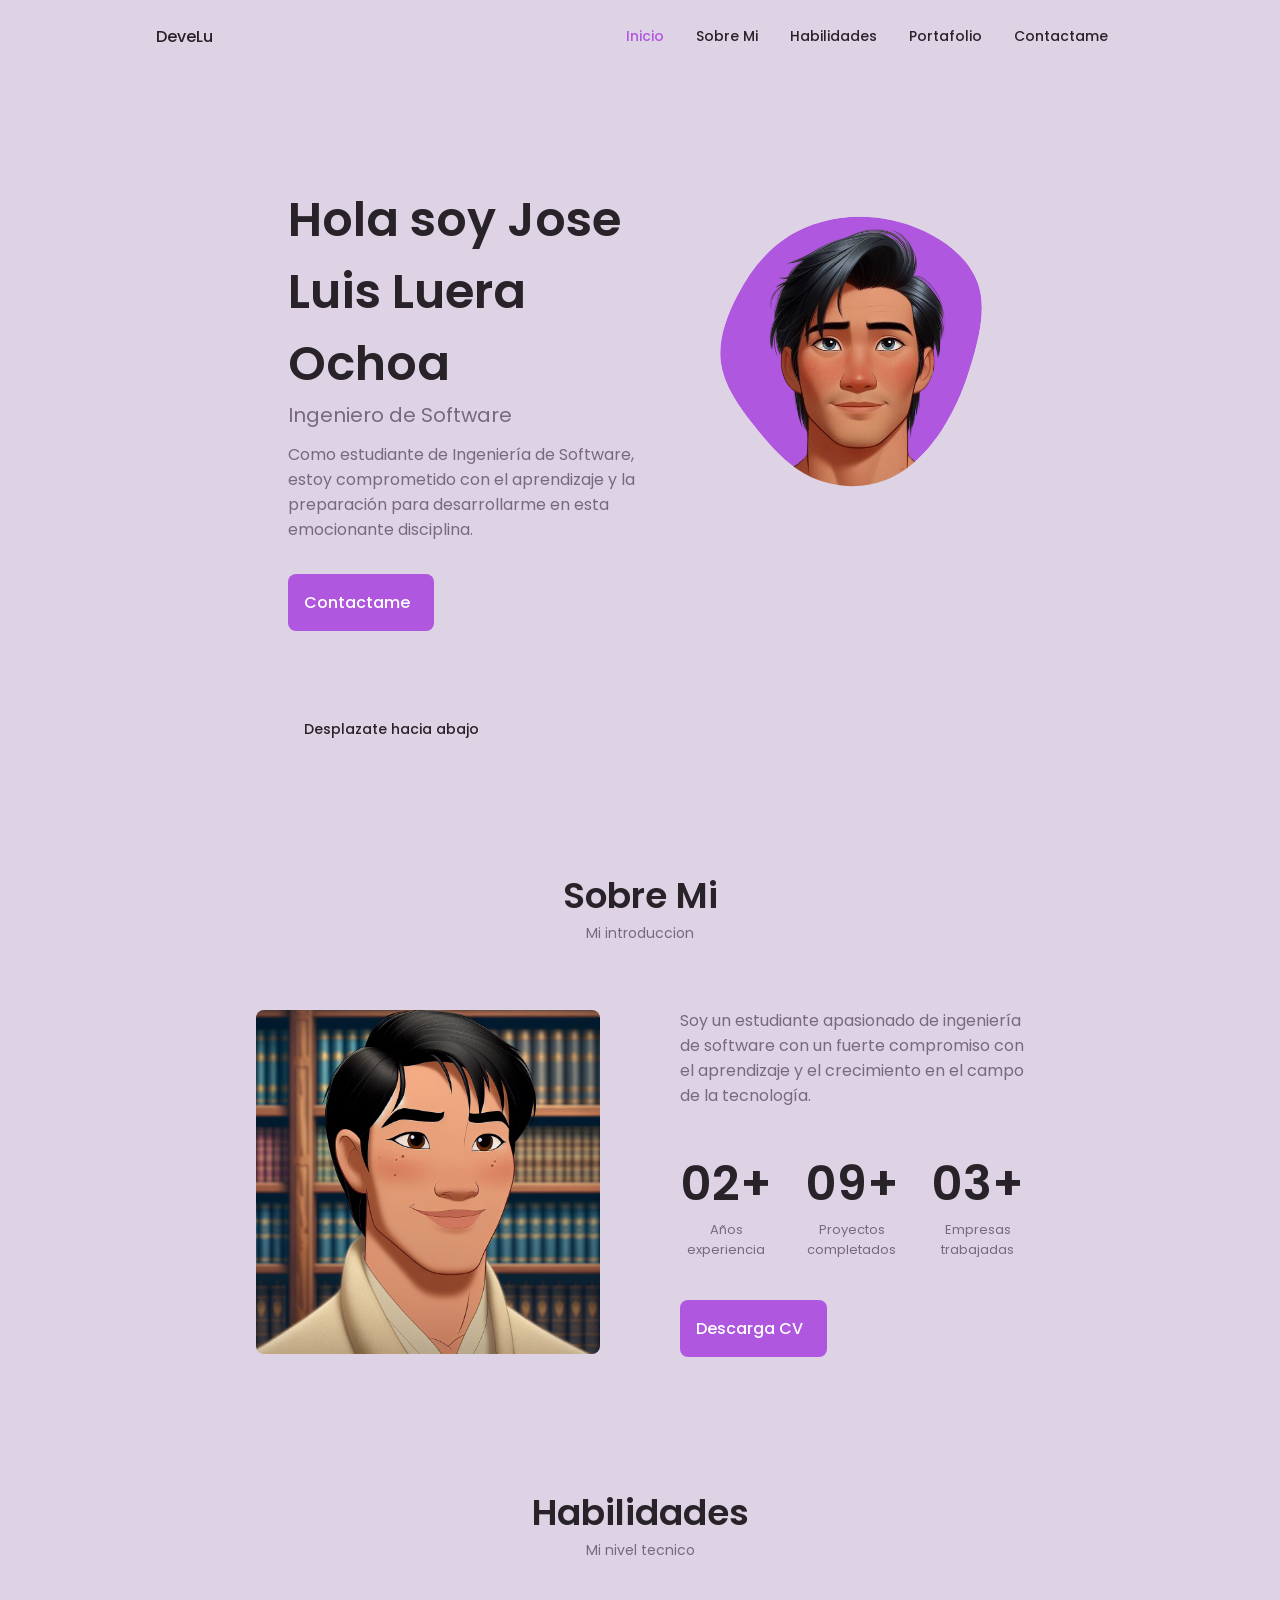
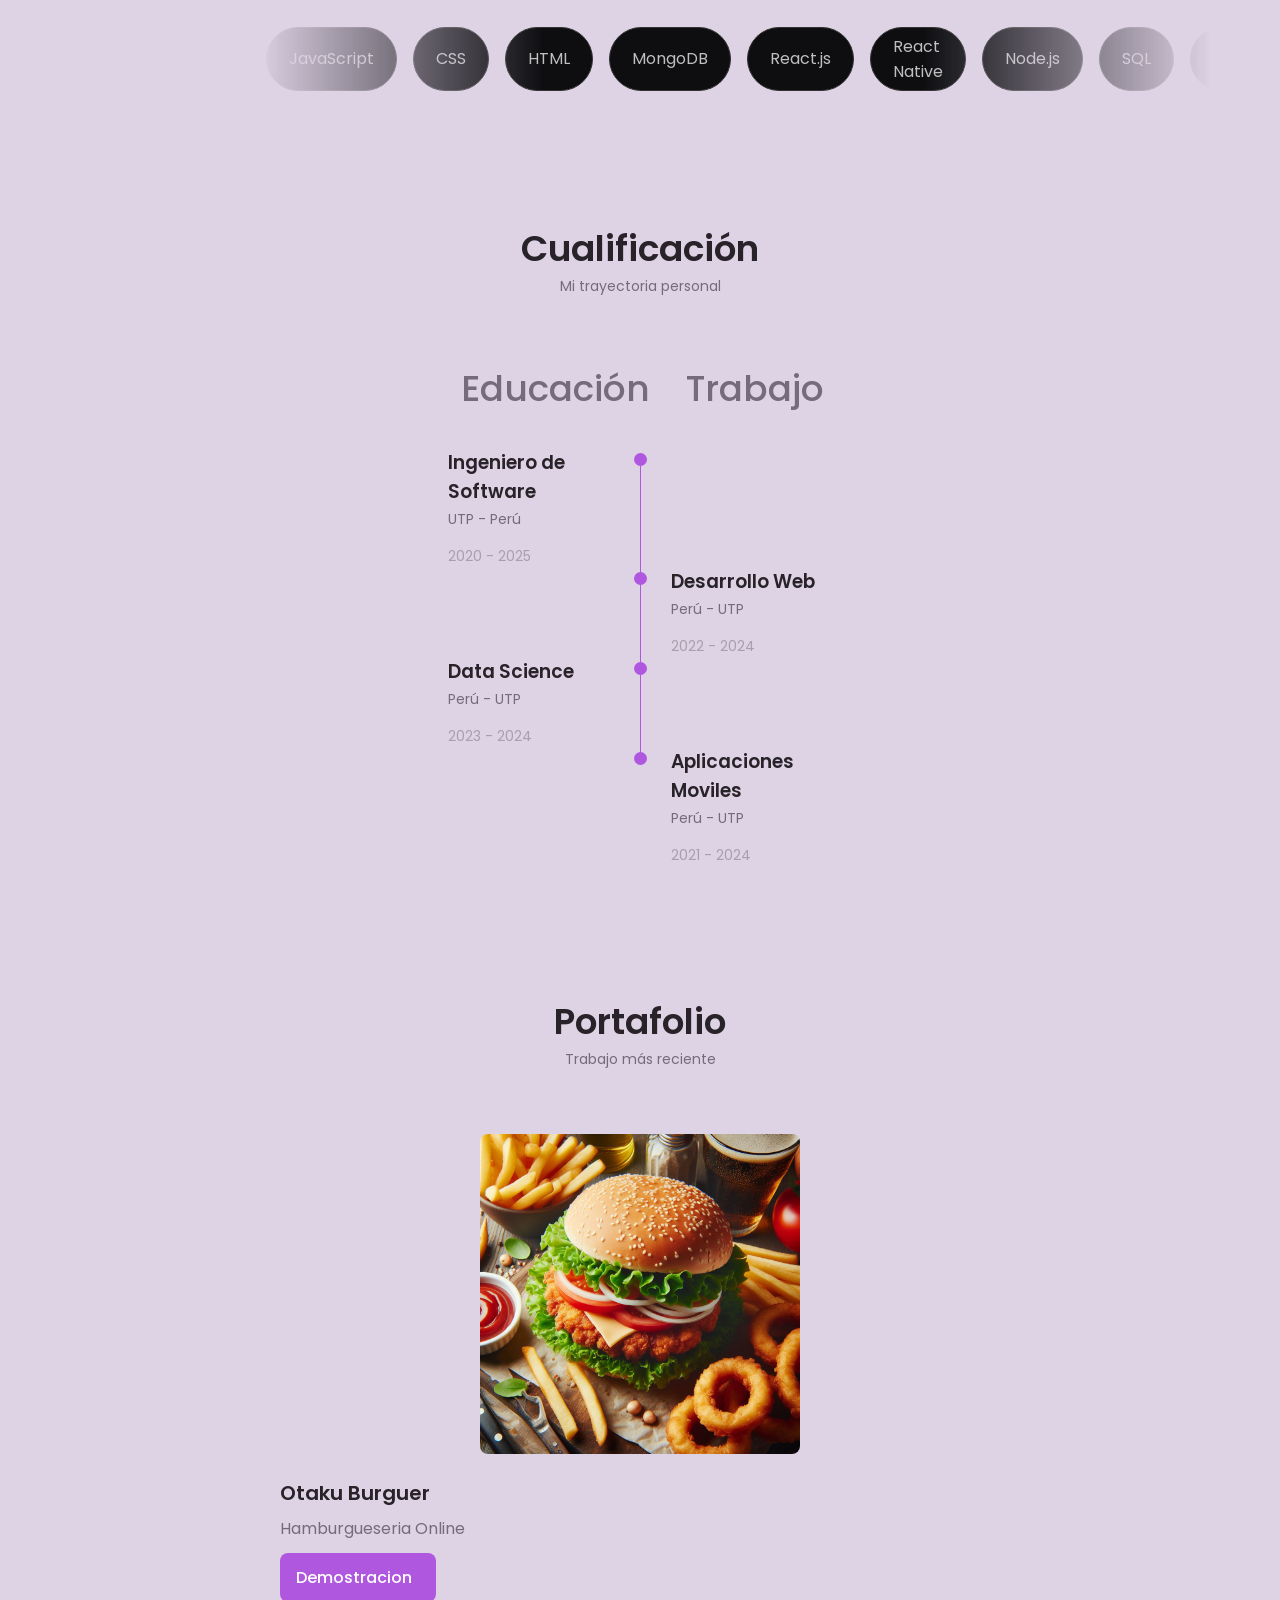
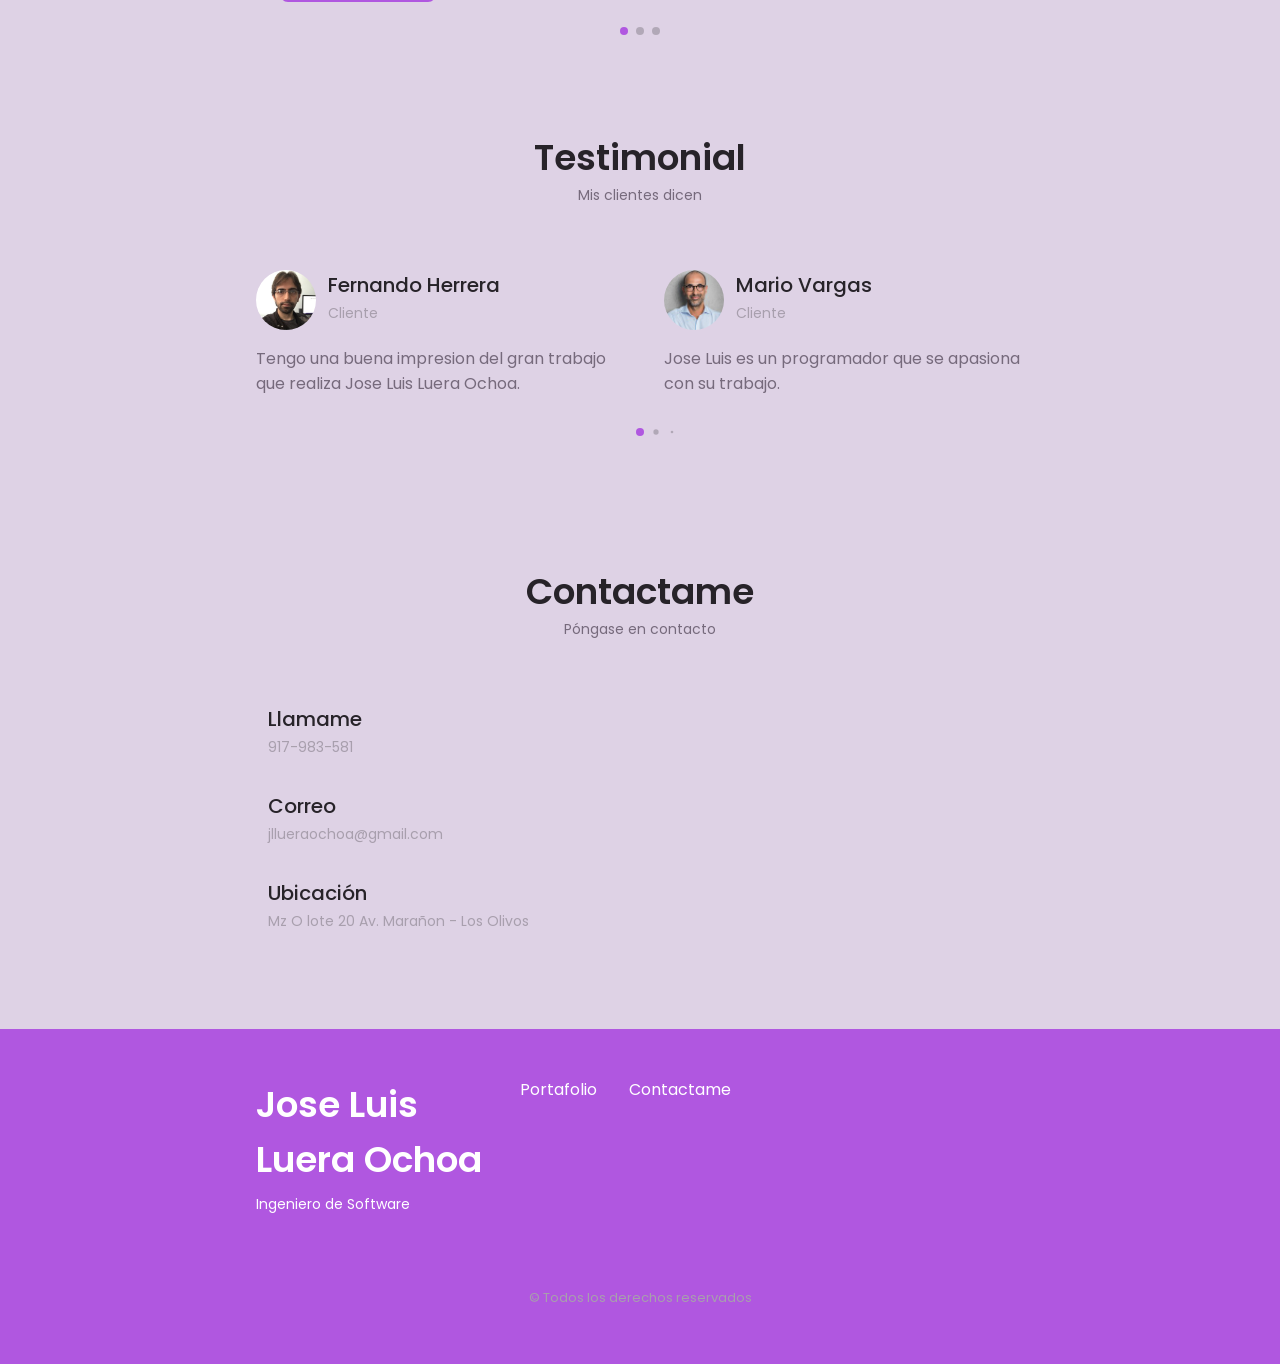
==== index.html @ 2d0bc06b "Se cambio la seccion de habilidades" ====
<!DOCTYPE html>
    <html lang="en">
    <head>
        <meta charset="UTF-8">
        <meta name="viewport" content="width=device-width, initial-scale=1.0">

        <!--==================== UNICONS ====================-->
        <link rel="stylesheet" href="https://unicons.iconscout.com/release/v4.0.0/css/line.css">
        
        <!--==================== SWIPER CSS ====================-->
        <link rel="stylesheet" href="./css/swiper-bundle.min.css">
        
        <!--==================== CSS ====================-->
        <link rel="stylesheet" href="./css/style.css">
        <link rel="stylesheet" href="./css/infinity_slider.css">

        <link rel="icon" href="img/portafolio.png" type="image/x-icon">

        <title>Bienvenido</title>
    </head>
    <body>
        <!--==================== HEADER ====================-->
        <header class="header" id="header">
            <nav class="nav container">
                <a href="#" class="nav__logo">DeveLu</a>

                <div class="nav__menu" id="nav-menu">
                    <ul class="nav__list grid">
                        <li class="nav__item">
                            <a href="#home" class="nav__link active-link">
                                <i class="uil uil-estate nav__icon"></i> Inicio
                            </a>
                        </li>
                        <li class="nav__item">
                            <a href="#about" class="nav__link">
                                <i class="uil uil-user nav__icon"></i> Sobre Mi
                            </a>
                        </li>
                        <li class="nav__item">
                            <a href="#skills" class="nav__link">
                                <i class="uil uil-file-alt nav__icon"></i> Habilidades
                            </a>
                        </li>
                        <!-- <li class="nav__item">
                            <a href="#services" class="nav__link">
                                <i class="uil uil-briefcase-alt nav__icon"></i> Servicios
                            </a>
                        </li> -->
                        <li class="nav__item">
                            <a href="#portfolio" class="nav__link">
                                <i class="uil uil-scenery nav__icon"></i> Portafolio
                            </a>
                        </li>
                        <li class="nav__item">
                            <a href="#contact" class="nav__link">
                                <i class="uil uil-message nav__icon"></i> Contactame
                            </a>
                        </li>
                    </ul>
                    <i class="uil uil-times nav__close" id="nav-close"></i>
                </div>

                <div class="nav__btns">
                    <!-- theme change button  -->
                    <i class="uil uil-moon change-theme" id="theme-button"></i>

                    <div class="nav__toggle" id="nav-toggle">
                        <i class="uil uil-apps"></i>
                    </div>
                </div>
            </nav>
        </header>

        <!--==================== MAIN ====================-->
        <main class="main">
            <!--==================== HOME ====================-->
            <section class="home section" id="home">
                <div class="home__container container grid">
                    <div class="home__content grid">
                        <div class="home__social">
                            <a href="https://www.youtube.com/channel/UCEq6r34Mb1O4vXwHcvz7kLw" target="_blank" class="home__social-icon">
                                <i class="uil uil-youtube"></i>
                            </a>
                            <a href="https://www.linkedin.com/in/jose-luis-luera-ochoa-1693bb295/" target="_blank" class="home__social-icon">
                                <i class="uil uil-linkedin-alt" ></i>
                            </a>
                            <a href="https://github.com/LueraOchoaJoseLuis" target="_blank" class="home__social-icon">
                                <i class="uil uil-github-alt"></i>
                            </a>
                        </div>
                        <div class="home__img">
                            <!-- <svg class="home__blob" viewBox="0 0 200 187" xmlns="http://www.w3.org/2000/svg" xmlns:xlink="http://www.w3.org/1999/xlink">
                                <mask id="mask0" mask-type="alpha">
                                    <path d="M190.312 36.4879C206.582 62.1187 201.309 102.826 182.328 134.186C163.346 165.547 
                                    130.807 187.559 100.226 186.353C69.6454 185.297 41.0228 161.023 21.7403 129.362C2.45775 
                                    97.8511 -7.48481 59.1033 6.67581 34.5279C20.9871 10.1032 59.7028 -0.149132 97.9666 
                                    0.00163737C136.23 0.303176 174.193 10.857 190.312 36.4879Z"/>
                                </mask>
                                <g mask="url(#mask0)">
                                    <path d="M190.312 36.4879C206.582 62.1187 201.309 102.826 182.328 134.186C163.346 
                                    165.547 130.807 187.559 100.226 186.353C69.6454 185.297 41.0228 161.023 21.7403 
                                    129.362C2.45775 97.8511 -7.48481 59.1033 6.67581 34.5279C20.9871 10.1032 59.7028 
                                    -0.149132 97.9666 0.00163737C136.23 0.303176 174.193 10.857 190.312 36.4879Z"/>

                                    <image class="home__blob-img" x='12' y='18' xlink:href="./img/jujut.png"/>
                                </g>
                            </svg> -->
                        
                                
                            
                            <svg class="home__blob" viewBox="0 0 200 200" xmlns="http://www.w3.org/2000/svg">
                                <mask id="mask0" mask-type="alpha">
                                    
                                    <path  d="M47.2,-70.8C62.2,-63.8,76.1,-52.5,81.2,-38C86.3,-23.6,82.5,-6.1,77.9,9.7C73.3,25.5,67.7,39.7,59.1,53.1C50.4,66.5,38.7,79,23.9,84.9C9.2,90.8,-8.5,89.9,-22.9,83.3C-37.3,76.6,-48.4,64.1,-58.5,51.3C-68.6,38.6,-77.6,25.5,-79.5,11.5C-81.3,-2.5,-76,-17.4,-68.9,-30.8C-61.8,-44.3,-52.8,-56.2,-41,-64.7C-29.2,-73.1,-14.6,-78.1,0.8,-79.3C16.1,-80.5,32.2,-77.8,47.2,-70.8Z" transform="translate(100 100)" />
                                </mask>
                                <g mask="url(#mask0)">
                                    <path  d="M47.2,-70.8C62.2,-63.8,76.1,-52.5,81.2,-38C86.3,-23.6,82.5,-6.1,77.9,9.7C73.3,25.5,67.7,39.7,59.1,53.1C50.4,66.5,38.7,79,23.9,84.9C9.2,90.8,-8.5,89.9,-22.9,83.3C-37.3,76.6,-48.4,64.1,-58.5,51.3C-68.6,38.6,-77.6,25.5,-79.5,11.5C-81.3,-2.5,-76,-17.4,-68.9,-30.8C-61.8,-44.3,-52.8,-56.2,-41,-64.7C-29.2,-73.1,-14.6,-78.1,0.8,-79.3C16.1,-80.5,32.2,-77.8,47.2,-70.8Z" transform="translate(100 100)" />
                                    <image class="home__blob-img" x='20' y='23' xlink:href="./img/jujut.png"/>
                                </g>
                              </svg>
                        </div>

                        <div class="home__data">
                            <h1 class="home__title">Hola soy Jose Luis Luera Ochoa</h1>
                            <h3 class="home__subtitle">Ingeniero de Software</h3>
                            <p class="home__description">Como estudiante de Ingeniería de Software, estoy comprometido con el aprendizaje y la preparación para desarrollarme en esta emocionante disciplina.
                                </p>
                            <a href="#contact" class="button button--flex">
                                Contactame <i class="uil uil-message button__icon"></i>
                            </a>
                        </div>
                    </div>
                    <div class="home__scroll">
                        <a href="#about" class="home__scroll-button button--flex">
                            <i class="uil uil-mouse-alt home__scroll-mouse"></i>
                            <span class="home__scroll-name">Desplazate hacia abajo</span>
                            <i class="uil uil-arrow-down home__scroll-arrow"></i>
                        </a>
                    </div>
                </div>
            </section>

            <!--==================== ABOUT ====================-->
            <section class="about section" id="about">
                <h2 class="section__title">Sobre Mi</h2>
                <span class="section__subtitle">Mi introduccion</span>

                <div class="about__container container grid">
                    <img src="./img/mclovin.jpg" alt="" class="about__img">

                    <div class="about__data">
                        <p class="about__description">Soy un estudiante apasionado de ingeniería de software con un fuerte compromiso con el aprendizaje y el crecimiento en el campo de la tecnología.</p>

                        <div class="about__info">
                            <div>
                                <span class="about__info-title">02+</span>
                                <span class="about__info-name">Años <br> experiencia</span>
                            </div>

                            <div>
                                <span class="about__info-title">09+</span>
                                <span class="about__info-name">Proyectos <br> completados </span>
                            </div>

                            <div>
                                <span class="about__info-title">03+</span>
                                <span class="about__info-name">Empresas <br> trabajadas</span>
                            </div>
                        </div>

                        <div class="about__buttons">
                            <a href="./pdf/C.V JOSE LUIS LUERA OCHOA.pdf" class="button button--flex">
                                Descarga CV<i class="uil uil-import button__icon"></i>
                            </a>
                        </div>
                    </div>
                </div>
            </section>

            <!--==================== SKILLS ====================-->
            <section class="skills section" id="skills">
                <h2 class="section__title">Habilidades</h2>
                <span class="section__subtitle">Mi nivel tecnico</span>

                <div class="skills__container container grid">
                    <div>
                        <article class="infinity" id="scroller">
                            <section class="infi" id="sec">
                                <span class="sp">JavaScript</span>
                                <span class="sp">CSS</span>
                                <span class="sp">HTML</span>
                                <span class="sp">MongoDB</span>
                                <span class="sp">React.js</span>
                                <span class="sp">React Native</span>
                                <span class="sp">Node.js</span>
                                <span class="sp" aria-hidden>SQL</span>
                                <span class="sp"  aria-hidden>TailwindCSS</span>
                                <span class="sp" aria-hidden>JS</span>
                                <span class="sp" aria-hidden>🍿</span>
                                <span class="sp" aria-hidden>React</span>
                                <span class="sp" aria-hidden>🤯</span>
                                <span class="sp" aria-hidden>TailwindCSS</span>
                            </section>
                        </article>
                        <!--==================== SKILLS 1 ====================-->
                        <!-- <div class="skills__content skills__open">
                            <div class="skills__header">
                                <i class="uil uil-brackets-curly skills__icon"></i>

                                <div>
                                    <h1 class="skills__title">Frontend</h1>
                                    <span class="skills__subtitle">Mas de 5 meses</span>
                                </div>

                                <i class="uil uil-angle-down skills__arrow"></i>
                            </div>

                            <div class="skills__list grid">
                                <div class="skills__data">
                                    <div class="skills__titles">
                                        <h3 class="skills__name">HTML</h3>
                                        <span class="skills__number">50%</span>
                                    </div>
                                    <div class="skills__bar">
                                        <span class="skills__percentage skills__html"></span>
                                    </div>
                                </div>
                                <div class="skills__data">
                                    <div class="skills__titles">
                                        <h3 class="skills__name">CSS</h3>
                                        <span class="skills__number">40%</span>
                                    </div>
                                    <div class="skills__bar">
                                        <span class="skills__percentage skills__css"></span>
                                    </div>
                                </div>
                                <div class="skills__data">
                                    <div class="skills__titles">
                                        <h3 class="skills__name">JavaScript</h3>
                                        <span class="skills__number">30%</span>
                                    </div>
                                    <div class="skills__bar">
                                        <span class="skills__percentage skills__js"></span>
                                    </div>
                                </div>
                                <div class="skills__data">
                                    <div class="skills__titles">
                                        <h3 class="skills__name">React</h3>
                                        <span class="skills__number">30%</span>
                                    </div>
                                    <div class="skills__bar">
                                        <span class="skills__percentage skills__react"></span>
                                    </div>
                                </div>
                            </div>
                        </div> -->
                        <!--==================== SKILLS 2 ====================-->
                        <!-- <div class="skills__content skills__close">
                            <div class="skills__header">
                                <i class="uil uil-server-network skills__icon"></i>
                                <div>
                                    <h1 class="skills__title">Backend</h1>
                                    <span class="skills__subtitle">Mas de 6 meses</span>
                                </div>

                                <i class="uil uil-angle-down skills__arrow"></i>
                            </div>

                            <div class="skills__list grid">
                                <div class="skills__data">
                                    <div class="skills__titles">
                                        <h3 class="skills__name">Java</h3>
                                        <span class="skills__number">30%</span>
                                    </div>
                                    <div class="skills__bar">
                                        <span class="skills__percentage skills__java"></span>
                                    </div>
                                </div>
                                <div class="skills__data">
                                    <div class="skills__titles">
                                        <h3 class="skills__name">Node <h3>
                                        <span class="skills__number">30%</span>
                                    </div>
                                    <div class="skills__bar">
                                        <span class="skills__percentage skills__node"></span>
                                    </div>
                                </div>
                                <div class="skills__data">
                                    <div class="skills__titles">
                                        <h3 class="skills__name">Python</h3>
                                        <span class="skills__number">40%</span>
                                    </div>
                                    <div class="skills__bar">
                                        <span class="skills__percentage skills__python"></span>
                                    </div>
                                </div>
                                <div class="skills__data">
                                    <div class="skills__titles">
                                        <h3 class="skills__name">MongoDB</h3>
                                        <span class="skills__number">40%</span>
                                    </div>
                                    <div class="skills__bar">
                                        <span class="skills__percentage skills__mongodb"></span>
                                    </div>
                                </div>
                            </div>
                        </div>
                    </div>
                    <div> -->
                        <!--==================== SKILLS 3 ====================-->
                        <!-- <div class="skills__content skills__close">
                            <div class="skills__header">
                                <i class="uil uil-swatchbook skills__icon"></i>
                                <div>
                                    <h1 class="skills__title">Desarrollo de Aplicaciones Moviles</h1>
                                    <span class="skills__subtitle">Mas de 3 años</span>
                                </div>

                                <i class="uil uil-angle-down skills__arrow"></i>
                            </div>

                            <div class="skills__list grid">
                                <div class="skills__data">
                                    <div class="skills__titles">
                                        <h3 class="skills__name">Flutter</h3>
                                        <span class="skills__number">30%</span>
                                    </div>
                                    <div class="skills__bar">
                                        <span class="skills__percentage skills__figma"></span>
                                    </div>
                                </div>
                                <div class="skills__data">
                                    <div class="skills__titles">
                                        <h3 class="skills__name">React Native</h3>
                                        <span class="skills__number">45%</span>
                                    </div>
                                    <div class="skills__bar">
                                        <span class="skills__percentage skills__sketch"></span>
                                    </div>
                                </div>
                                <div class="skills__data">
                                    <div class="skills__titles">
                                        <h3 class="skills__name">Kotlin</h3>
                                        <span class="skills__number">35%</span>
                                    </div>
                                    <div class="skills__bar">
                                        <span class="skills__percentage skills__photoshop"></span>
                                    </div>
                                </div>
                                
                            </div>
                        </div> -->
                    </div>
                </div>
            </section>

           
            <!--==================== QUALIFICATION ====================-->
            <section class="qualification section">
                <h2 class="section__title">Cualificación</h2>
                <span class="section__subtitle">Mi trayectoria personal</span>

                <div class="qualification__container container">
                    <div class="qualification__tabs">
                        <div class="qualification__button button--flex qualification__active" data-target='#education'>
                            <i class="uil uil-graduation-cap qualification__icon"></i>
                            Educación
                        </div>
                        <div class="qualification__button button--flex" data-target="#work">
                            <i class="uil uil-briefcase-alt qualification__icon"></i>
                            Trabajo
                        </div>
                    </div>
                    <div class="qualification__sections">
                        <!--==================== QUALIFICATION CONTENT 1 ====================-->
                        <div class="qualification__content qualification__active" data-content id="education">
                            <!--==================== QUALIFICATION 1====================-->
                            <div class="qualification__data">
                                <div>
                                    <h3 class="qualification__titel">Ingeniero de Software</h3>
                                    <span class="qualification__subtitle">UTP - Perú</span>
                                    <div class="qualification__calendar">
                                        <i class="uil uil-calendar-alt"></i>
                                        2020 - 2025
                                    </div>
                                </div>
                                <div>
                                    <span class="qualification__rounder"></span>
                                    <span class="qualification__line"></span>
                                </div>
                            </div>
                            <!--==================== QUALIFICATION 2====================-->
                            <div class="qualification__data">
                                <div></div>
                                <div>
                                    <span class="qualification__rounder"></span>
                                    <span class="qualification__line"></span>
                                </div>
                                <div>
                                    <h3 class="qualification__titel">Desarrollo Web </h3>
                                    <span class="qualification__subtitle">Perú - UTP</span>
                                    <div class="qualification__calendar">
                                        <i class="uil uil-calendar-alt"></i>
                                        2022 - 2024
                                    </div>
                                </div>
                            </div>
                            <!--==================== QUALIFICATION 3====================-->
                            <div class="qualification__data">
                                <div>
                                    <h3 class="qualification__titel">Data Science</h3>
                                    <span class="qualification__subtitle">Perú - UTP</span>
                                    <div class="qualification__calendar">
                                        <i class="uil uil-calendar-alt"></i>
                                        2023 - 2024
                                    </div>
                                </div>
                                <div>
                                    <span class="qualification__rounder"></span>
                                    <span class="qualification__line"></span>
                                </div>
                            </div>
                            <!--==================== QUALIFICATION 4====================-->
                            <div class="qualification__data">
                                <div></div>
                                <div>
                                    <span class="qualification__rounder"></span>
                                    <!-- <span class="qualification__line"></span> -->
                                </div>
                                <div>
                                    <h3 class="qualification__titel">Aplicaciones Moviles</h3>
                                    <span class="qualification__subtitle">Perú - UTP</span>
                                    <div class="qualification__calendar">
                                        <i class="uil uil-calendar-alt"></i>
                                        2021 - 2024
                                    </div>
                                </div>
                               
                            </div>
                        </div>
                        <!--==================== QUALIFICATION CONTENT 2 ====================-->
                        <div class="qualification__content" data-content id="work">
                            <!--==================== QUALIFICATION 1====================-->
                            <div class="qualification__data">
                                <div>
                                    <h3 class="qualification__titel">Ingeniero de Software</h3>
                                    <span class="qualification__subtitle">Pentagonito - Perú</span>
                                    <div class="qualification__calendar">
                                        <i class="uil uil-calendar-alt"></i>
                                        2024 - 2025
                                    </div>
                                </div>
                                <div>
                                    <span class="qualification__rounder"></span>
                                    <span class="qualification__line"></span>
                                </div>
                            </div>
                            <!--==================== QUALIFICATION 2====================-->
                            <div class="qualification__data">
                                <div></div>
                                <div>
                                    <span class="qualification__rounder"></span>
                                    <span class="qualification__line"></span>
                                </div>
                                <div>
                                    <h3 class="qualification__titel">Desarrollador web MERN Stack</h3>
                                    <span class="qualification__subtitle">Freelancer - Perú</span>
                                    <div class="qualification__calendar">
                                        <i class="uil uil-calendar-alt"></i>
                                        2024 - 2025
                                    </div>
                                </div>
                            </div>
                            <!--==================== QUALIFICATION 3====================-->
                            <div class="qualification__data">
                                <div>
                                    <h3 class="qualification__titel">Desarrollo de Aplicaciones Moviles</h3>
                                    <span class="qualification__subtitle">UTP - Perú</span>
                                    <div class="qualification__calendar">
                                        <i class="uil uil-calendar-alt"></i>
                                        2024 - 2025
                                    </div>
                                </div>
                                <div>
                                    <span class="qualification__rounder"></span>
                                    <!-- <span class="qualification__line"></span> -->
                                </div>
                            </div>
                        </div>
                    </div>
                </div>
            </section>

            <!--==================== SERVICES ====================-->
            <!-- <section class="services section" id="services">
                <h2 class="section__title">Servicios</h2>
                <span class="section__subtitle">Lo que ofrezco</span>

                <div class="services__container container grid"> -->
                    <!--==================== SERVICES 1 ====================-->
                    <!-- <div class="services__content">
                        <div>
                            <i class="uil uil-web-grid services__icon"></i>
                            <h3 class="services__title">Desarrollador <br>Full-Stack</h3>
                        </div>

                        <span class="button button--flex button--small button--link services__button">
                            Más información
                            <i class="uil uil-arrow-right button__icon"></i>
                        </span>

                        <div class="services__modal">
                            <div class="services__modal-content">
                                <h4 class="services__modal-title">Desarrollador Front-end<br></h4>
                                <i class="uil uil-times services__modal-close"></i>

                                <ul class="services__modal-services grid">
                                    <li class="services__modal-service">
                                        <i class="uil uil-check-circle services__modal-icon"></i>
                                        <p>Yo desarrollo interfaces graficas</p>
                                    </li>
                                    <li class="services__modal-service">
                                        <i class="uil uil-check-circle services__modal-icon"></i>
                                        <p>Desarrollador de paginas web</p>
                                    </li>
                                    <li class="services__modal-service">
                                        <i class="uil uil-check-circle services__modal-icon"></i>
                                        <p>Uso paquetes externos para mejorar la interactividad.</p>
                                    </li>
                                    <li class="services__modal-service">
                                        <i class="uil uil-check-circle services__modal-icon"></i>
                                        <p>Apasionado en el diseño.</p>
                                    </li>
                                </ul>
                            </div>
                        </div>
                    </div> -->
                    <!--==================== SERVICES 2 ====================-->
                    <!-- <div class="services__content">
                        <div>
                            <i class="uil uil-arrow services__icon"></i>
                            <h3 class="services__title">Data <br> Science</h3>
                        </div>

                        <span class="button button--flex button--small button--link services__button">
                            Más información
                            <i class="uil uil-arrow-right button__icon"></i>
                        </span>

                        <div class="services__modal">
                            <div class="services__modal-content">
                                <h4 class="services__modal-title">Desarrollador<br>Back-end</h4>
                                <i class="uil uil-times services__modal-close"></i>

                                <ul class="services__modal-services grid">
                                    <li class="services__modal-service">
                                        <i class="uil uil-check-circle services__modal-icon"></i>
                                        <p>Desarrollo web con paquetes externos.</p>
                                    </li>
                                    <li class="services__modal-service">
                                        <i class="uil uil-check-circle services__modal-icon"></i>
                                        <p>Conocimientos de SQL y NoSQL.</p>
                                    </li>
                                    <li class="services__modal-service">
                                        <i class="uil uil-check-circle services__modal-icon"></i>
                                        <p>Creo interacciones de elementos UX.</p>
                                    </li>
                                    <li class="services__modal-service">
                                        <i class="uil uil-check-circle services__modal-icon"></i>
                                        <p>Posiciono la marca de su empresa.</p>
                                    </li>
                                </ul>
                            </div>
                        </div>
                    </div> -->
                    <!--==================== SERVICES 3 ====================-->
                    <!-- <div class="services__content">
                        <div>
                            <i class="uil uil-pen services__icon"></i>
                            <h3 class="services__title">Aplicaciones<br>Moviles</h3>
                        </div>

                        <span class="button button--flex button--small button--link services__button">
                            Más información
                            <i class="uil uil-arrow-right button__icon"></i>
                        </span>

                        <div class="services__modal">
                            <div class="services__modal-content">
                                <h4 class="services__modal-title">Aplicaciones<br>Moviles</h4>
                                <i class="uil uil-times services__modal-close"></i>

                                <ul class="services__modal-services grid">
                                    <li class="services__modal-service">
                                        <i class="uil uil-check-circle services__modal-icon"></i>
                                        <p>Desarrollo la interfaz de usuario moviles.</p>
                                    </li>
                                    <li class="services__modal-service">
                                        <i class="uil uil-check-circle services__modal-icon"></i>
                                        <p>Desarrollo de aplicaciones moviles con Flutter.</p>
                                    </li>
                                    <li class="services__modal-service">
                                        <i class="uil uil-check-circle services__modal-icon"></i>
                                        <p>Creo interacciones de elementos UX.</p>
                                    </li>
                                    <li class="services__modal-service">
                                        <i class="uil uil-check-circle services__modal-icon"></i>
                                        <p>Posiciono la marca de su empresa.</p>
                                    </li>
                                </ul>
                            </div>
                        </div>
                    </div>
                </div> 
            </section> -->
          
            <!--==================== PORTFOLIO ====================-->
            <section class="portfolio section" id="portfolio">
                <h2 class="section__title">Portafolio</h2>
                <span class="section__subtitle">Trabajo más reciente</span>

                <div class="portfolio__container container swiper-container">
                    <div class="swiper-wrapper">
                         <!--==================== PORTFOLIO 1 ====================-->
                        <div class="portfolio__content grid swiper-slide">
                            <img src="img/portfolio1.jpg" alt="" class="portfolio__img">

                            <div class="portfolio__data">
                                <h3 class="portfolio__title">Otaku Burguer</h3>
                                <p class="portfolio__description">Hamburgueseria Online</p>

                                <a href="https://burgertaku.netlify.app" class="button button--flex button--small portfolio__button" target="_blank">
                                    Demostracion
                                    <i class="uil uil-arrow-right button__icon"></i>
                                </a>
                            </div>
                        </div>
                         <!--==================== PORTFOLIO 2 ====================-->
                         <div class="portfolio__content grid swiper-slide">
                            <img src="img/portfolio2.jpg" alt="" class="portfolio__img">

                            <div class="portfolio__data">
                                <h3 class="portfolio__title">Se Mi Valentin</h3>
                                <p class="portfolio__description">Aplicacion web para San Valentin</p>

                                <a href="https://valdayapp.netlify.app" class="button button--flex button--small portfolio__button" target="_blank">
                                    Demostracion
                                    <i class="uil uil-arrow-right button__icon"></i>
                                </a>
                            </div>
                        </div>
                         <!--==================== PORTFOLIO 3 ====================-->
                         <div class="portfolio__content grid swiper-slide">
                            <img src="img/portfolio3.jpg" alt="" class="portfolio__img">

                            <div class="portfolio__data">
                                <h3 class="portfolio__title">Minimalistic Watch</h3>
                                <p class="portfolio__description">Sitio web para compra de relojes minimalistas.</p>

                                <a href="https://minimalisticw.netlify.app" class="button button--flex button--small portfolio__button" target="_blank">
                                    Demostracion
                                    <i class="uil uil-arrow-right button__icon"></i>
                                </a>
                            </div>
                        </div>
                    </div>
                    <!-- Add Arrow -->
                    <div class="swiper-button-next">
                        <i class="uil uil-angle-right-b swiper-portfolio-icon"></i>
                    </div>
                    <div class="swiper-button-prev">
                        <i class="uil uil-angle-left-b swiper-portfolio-icon"></i>
                    </div>
                    <!-- Add Pagination -->
                    <div class="swiper-pagination"></div>
                </div>
            </section>

            <!--==================== PROJECT IN MIND ====================-->
            <!-- <section class="project section">
                <div class="project__bg">
                    <div class="project__container container grid"> -->
                        <!-- <div class="project__data">
                            <h2 class="project__title">Tiene un nuevo proyecto</h2>
                            <p class="project__description">Pongase en contacto conmigo ahora y obtenga un 30% de descuento</p>
                            <a href="#contact" class="button button--flex button--white">
                                Contactame
                                <i class="uil uil-message project__icon button__icon"></i>
                            </a>
                        </div> -->

                        <!-- <img src="img/MasaruKato0.png" alt="" class="project__img">
                    </div>
                </div>
            </section> -->

            <!--==================== TESTIMONIAL ====================-->
            <section class="testimonial section">
                <h2 class="section__title">Testimonial</h2>
                <span class="section__subtitle">Mis clientes dicen</span>

                <div class="testimonial__container container swiper-container">
                    <div class="swiper-wrapper">
                        <!--==================== TESTIMONIAL 1 ====================-->
                        <div class="testimonial__content swiper-slide">
                            <div class="testimonial__data">
                                <div class="testimonial__header">
                                    <img src="img/testimonial1.jpg" alt="" class="testimonial__img">

                                    <div>
                                        <h3 class="testimonial__name">Fernando Herrera</h3>
                                        <span class="testimonial__client">Cliente</span>
                                    </div>
                                </div>
                                <div>
                                    <i class="uil uil-star testimonial__icon-star"></i>
                                    <i class="uil uil-star testimonial__icon-star"></i>
                                    <i class="uil uil-star testimonial__icon-star"></i>
                                    <i class="uil uil-star testimonial__icon-star"></i>
                                    <i class="uil uil-star testimonial__icon-star"></i>
                                </div>
                            </div>

                            <p class="testimonial__description">Tengo una buena impresion del gran trabajo que realiza Jose Luis Luera Ochoa.

                            </p>
                        </div>
                        <!--==================== TESTIMONIAL 2 ====================-->
                        <div class="testimonial__content swiper-slide">
                            <div class="testimonial__data">
                                <div class="testimonial__header">
                                    <img src="img/testimonial2.jpg" alt="" class="testimonial__img">

                                    <div>
                                        <h3 class="testimonial__name">Mario Vargas</h3>
                                        <span class="testimonial__client">Cliente</span>
                                    </div>
                                </div>
                                <div>
                                    <i class="uil uil-star testimonial__icon-star"></i>
                                    <i class="uil uil-star testimonial__icon-star"></i>
                                    <i class="uil uil-star testimonial__icon-star"></i>
                                    <i class="uil uil-star testimonial__icon-star"></i>
                                    <i class="uil uil-star testimonial__icon-star"></i>
                                </div>
                            </div>

                            <p class="testimonial__description">Jose Luis es un programador que se apasiona con su trabajo.
                                
                            </p>
                        </div>
                        <!--==================== TESTIMONIAL 3 ====================-->
                        <div class="testimonial__content swiper-slide">
                            <div class="testimonial__data">
                                <div class="testimonial__header">
                                    <img src="img/testimonial3.jpg" alt="" class="testimonial__img">

                                    <div>
                                        <h3 class="testimonial__name">Chema Alonso</h3>
                                        <span class="testimonial__client">Cliente</span>
                                    </div>
                                </div>
                                <div>
                                    <i class="uil uil-star testimonial__icon-star"></i>
                                    <i class="uil uil-star testimonial__icon-star"></i>
                                    <i class="uil uil-star testimonial__icon-star"></i>
                                    <i class="uil uil-star testimonial__icon-star"></i>
                                    <i class="uil uil-star testimonial__icon-star"></i>
                                </div>
                            </div>

                            <p class="testimonial__description">Jose Luis uno de los mejores Ingenieros de Software con los que que he trabajado.
                                
                            </p>
                        </div>
                    </div>
                    <!-- add pagination -->
                    <div class="swiper-pagination swiper-pagination-testimonial"></div>
                </div>
            </section>
            
            <!--==================== CONTACT ME ====================-->
            <section class="contact section" id="contact">
                <h2 class="section__title">Contactame</h2>
                <span class="section__subtitle">Póngase en contacto</span>

                <div class="contact__container container grid">
                    <div>
                        <div class="contact__information">
                            <i class="uil uil-phone contact__icon"></i>

                            <div>
                                <h3 class="contact__title">Llamame</h3>
                                <span class="contact__subtitle">917-983-581</span>
                            </div>
                        </div>

                        <div class="contact__information">
                            <i class="uil uil-envelope contact__icon"></i>

                            <div>
                                <h3 class="contact__title">Correo</h3>
                                <span class="contact__subtitle">jllueraochoa@gmail.com</span>
                            </div>
                        </div>

                        <div class="contact__information">
                            <i class="uil uil-map-marker contact__icon"></i>

                            <div>
                                <h3 class="contact__title">Ubicación</h3>
                                <span class="contact__subtitle">Mz O lote 20 Av. Marañon - Los Olivos</span>
                            </div>
                        </div>
                    </div>
                    <!-- <form action="" class="contact__form grid">
                        <div class="contact__inputs grid">
                            <div class="contact__content">
                                <label for="" class="contact__label">Nombre</label>
                                <input type="text" class="contact__input">
                            </div>
                            <div class="contact__content">
                                <label for="" class="contact__label">Correo</label>
                                <input type="email" class="contact__input">
                            </div>
                        </div>
                        <div class="contact__content">
                            <label for="" class="contact__label">Proyecto</label>
                            <input type="text" class="contact__input">
                        </div>
                        <div class="contact__content">
                            <label for="" class="contact__label">Mensaje</label>
                            <textarea name="" id="" cols="0" rows="7" class="contact__input"></textarea>
                        </div>

                        <div>
                            <a href="#" class="button button--flex">
                                Enviar mensaje
                                <i class="uil uil-message button__icon"></i>
                            </a>
                        </div>
                    </form> -->
                </div>
            </section>
        </main>

        <!--==================== FOOTER ====================-->
        <footer class="footer">
            <div class="footer__bg">
                <div class="footer__container container grid">
                    <div>
                        <h1 class="footer__title">Jose Luis Luera Ochoa</h1>
                        <span class="footer__subtitle">Ingeniero de Software</span>

                    </div>

                    <ul class="footer__links">
                        <!-- <li>
                            <a href="#services" class="footer__link">Servicios</a>
                        </li> -->
                        <li>
                            <a href="#portfolio" class="footer__link">Portafolio</a>
                        </li>
                        <li>
                            <a href="#contact" class="footer__link">Contactame</a>
                        </li>
                    </ul>

                    <div class="footer__socials">
                        <a href="https://www.whatsapp.com/?lang=es_LA" target="_blank" class="footer__social">
                            <i class="uil uil-whatsapp"></i>
                        </a>
                        <a href="https://www.instagram.com" target="_blank" class="footer__social">
                            <i class="uil uil-instagram"></i>
                        </a>
                        <!-- <a href="https://www.twitter.com" target="_blank" class="footer__social">
                            <i class="uil uil-twitter-alt"></i>
                        </a> -->
                    </div>
                </div>

                <p class="footer__copy">&#169; Todos los derechos reservados</p>
            </div>
        </footer>
        
        <!--==================== SCROLL TOP ====================-->
        <a href="#" class="scrollup" id="scroll-up">
            <i class="uil uil-arrow-up scrollup__icon"></i>
        </a>

        <!--==================== SWIPER JS ====================-->
        <script  src="./js/swiper-bundle.min.js"></script>

        <!--==================== MAIN JS ====================-->
        <script src="./js/main.js"></script>
        <script src="./js/infinity_slider.js"></script>

    </body>
</html>
---- css/style.css ----
/*==================== GOOGLE FONTS ====================*/
@import url('https://fonts.googleapis.com/css2?family=Poppins:wght@400;500;600&display=swap');
/*==================== VARIABLES CSS ====================*/
:root {
    --header-height: 3rem;

    /*========== Colors ==========*/
    /* Change favorite color */
    --hue-color: 999; /*Purple 250 - Green 142 - Blue 230 - Pink 340 use 220*/

    /* HSL color mode */
    --first-color: hsl(var(--hue-color), 69%, 61%);
    --first-color-second: hsl(var(--hue-color), 69%, 61%);
    --first-color-alt: hsl(var(--hue-color), 57%, 53%);
    --first-color-lighter: hsl(var(--hue-color), 92%, 85%);
    --title-color: hsl(var(--hue-color), 8%, 15%);
    --text-color: hsl(var(--hue-color), 8%, 45%);
    --text-color-light: hsl(var(--hue-color), 8%, 65%);
    --input-color: hsl(var(--hue-color), 70%, 96%);
    /* --body-color: hsl(var(--hue-color), 60%, 99%); */
    --body-color: hsl(var(--hue-color), 26%, 86%);
    --container-color: #fff;
    --scroll-bar-color: hsl(var(--hue-color), 12%, 90%);
    --scroll-thumb-color: hsl(var(--hue-color), 12%, 80%);

    /*========== Font and typography ==========*/
    --body-font: 'Poppins', sans-serif;

    /* .5rem = 8px, 1rem = 16px, 1.5rem = 24px ... */
    --big-font-size: 2rem;
    --h1-font-size: 1.5rem;
    --h2-font-size: 1.25rem;
    --h3-font-size: 1.125rem;
    --normal-font-size: .938rem;
    --small-font-size: .813rem;
    --smaller-font-size: .75rem;

    /*========== Font weight ==========*/
    --font-medium: 500;
    --font-semi-bold: 600;

    /*========== Margenes Bottom ==========*/
    /* .25rem = 4px, .5rem = 8px, .75rem = 12px ... */
    --mb-0-25: .25rem;
    --mb-0-5: .5rem;
    --mb-0-75: .75rem;
    --mb-1: 1rem;
    --mb-1-5: 1.5rem;
    --mb-2: 2rem;
    --mb-2-5: 2.5rem;
    --mb-3: 3rem;

    /*========== z index ==========*/
    --z-tooltip: 10;
    --z-fixed: 100;
    --z-modal: 1000;
}

/* Font size for large devices */
@media screen and (min-width: 968px) {
    :root {
        --big-font-size: 3rem;
        --h1-font-size: 2.25rem;
        --h2-font-size: 1.5rem;
        --h3-font-size: 1.25rem;
        --normal-font-size: 1rem;
        --small-font-size: .875rem;
        --smaller-font-size: .813rem;
    }
}

/*========== Variables Dark theme ==========*/
body.dark-theme{
   /* HSL color mode */
   --first-color-second: hsl(var(--hue-color), 30%, 8%);
   --title-color: hsl(var(--hue-color), 8%, 95%);
   --text-color: hsl(var(--hue-color), 8%, 75%);
   --input-color: hsl(var(--hue-color), 29%, 16%);
   --body-color: hsl(var(--hue-color), 28%, 12%);
   --container-color: hsl(var(--hue--color), 29% 16%);
   --scroll-bar-color: hsl(var(--hue-color), 12%, 48%);
   --scroll-thumb-color: hsl(var(--hue-color), 12%, 36%);

}

/*========== Button Dark/Light ==========*/
.nav__btns{
  display: flex;
  align-items: center;

}

.change-theme{
  font-size: 1.25rem;
  color: var(--title-color);
  margin-right: var(--mb-1);
  cursor: pointer;
}

.change-theme:hover{
  color: var(--first-color);
}

/*==================== BASE ====================*/
* {
  box-sizing: border-box;
  padding: 0;
  margin: 0;
}

html {
  scroll-behavior: smooth;
}

body {
  margin: 0 0 var(--header-height) 0;
  font-family: var(--body-font);
  font-size: var(--normal-font-size);
  background-color: var(--body-color);
  color: var(--text-color);
}

h1, h2, h3, h4 {
  color: var(--title-color);
  font-weight: var(--font-semi-bold);
}

ul {
  list-style: none;
}

a {
  text-decoration: none;
}

img {
  max-width: 100%;
  height: auto;
}

/*==================== REUSABLE CSS CLASSES ====================*/
.section {
  padding: 2rem 0 4rem;
}

.section__title {
  font-size: var(--h1-font-size);
  color: var(--title-color);
}

.section__subtitle {
  display: block;
  font-size: var(--small-font-size);
  margin-bottom: var(--mb-3);
}

.section__title, 
.section__subtitle {
  text-align: center;
}

/*==================== LAYOUT ====================*/
.container {
  max-width: 768px;
  margin-left: var(--mb-1-5);
  margin-right: var(--mb-1-5);
}

.grid {
  display: grid;
  gap: 1.5rem;
}

.header {
  width: 100%;
  position: fixed;
  bottom: 0;
  left: 0;
  z-index: var(--z-fixed);
  background-color: var(--body-color);
}

/*==================== NAV ====================*/
.nav{
  max-width: 968px;
  height: var(--header-height);
  display: flex;
  justify-content: space-between;
  align-items: center;
}

.nav__logo,
.nav__toggle{
  color:var(--title-color);
  font-weight: var(--font-medium);
}

.nav__logo:hover{
  color: var(--first-color);
}

.nav__toggle{
  font-size: 1.1rem;
  cursor: pointer;
}

.nav__logo:hover{
  color:var(--first-color);
}

@media screen and (max-width: 767px){
  .nav__menu{
    position: fixed;
    bottom: -100%;
    left: 0;
    width: 100%;
    background-color: var(--body-color);
    padding: 2rem 1.5rem 4rem;
    box-shadow: 0 -1px 4px rgba(0, 0,0, .15);
    border-radius: 1.5rem 1.5rem 0 0;
    transition: .3s;
  }
}

.nav__list{
  grid-template-columns: repeat(3, 1fr);
  gap: 2rem;
}

.nav__link{
  display: flex;
  flex-direction: column;
  align-items:center;
  font-size: var(--small-font-size);
  color: var(--title-color);
  font-weight: var(--font-medium);
}

.nav__link:hover{
  color: var(--first-color);
}

.nav__icon{
  font-size: 1.2rem;
}

.nav__close{
  position:absolute;
  right: 1.3rem;
  bottom: .5rem;
  font-size: 1.5rem;
  cursor: pointer;
  color:var(--first-color);
}

.nav__close:hover{
  color: var(--first-color);

}
/* show menu */

.show-menu{
  bottom:0;
}



/* Active link */
.active-link{
  color: var(--first-color);
}


/* Change background header */
.scroll-header{
  box-shadow: 0 -1px 4px rgba(0, 0,0, .15);
}

/*==================== HOME ====================*/

.home__container{
  gap: 1rem;

}

.home__content{
  grid-template-columns: .5fr 3fr;
  padding-top: 3.5rem;

}

.home__social{
  display:grid;
  grid-template-columns: max-content;
  row-gap: 1rem;

}

.home__social-icon{
  font-size: 1.25rem;
  color: var(--first-color);

}

.home__social-icon:hover{
  color: var(--first-color-alt);

}

.home__blob{
  width: 200px;
  fill: var(--first-color);
}

.home__blob-img{
  width: 170px;

}

.home__data{
  grid-column: 1/3;
}

.home__title{
  font-size: var(--big-font-size);
}

.home__subtitle{
  font-size: var(--h3-font-size);
  color: var(--text-color);
  font-weight: var(--mb-0-75);
  margin-bottom: var(--mb-0-75);
}

.home__description{
  margin-bottom: var(--mb-2);
  text-align: left;
}

.home__scroll{
  display: none;
}

.home__scroll-button{
  color: var(--first-color);
  transition: .3s;
}

.home__scroll-button:hover{
  transform: translateY(.25rem);
}

.home__scroll-mouse{
  font-size: 2rem;
}

.home__scroll-name{
  font-size: var(--small-font-size);
  color: var(--title-color);
  font-weight: var(--font-medium);
  margin-right: var(--mb-0-25);
}

.home__scroll-arrow{
  font-size: 1.25rem;
}



/*==================== BUTTONS ====================*/

.button{
  display: inline-block;
  background-color: var(--first-color);
  color: #fff;
  padding: 1rem;
  border-radius: .5rem;
  font-weight: var(--font-medium);
}

.button:hover{
  background-color: var(--first-color-alt);
}

.button__icon{
  font-size: 1.25rem;
  margin-left: var(--mb-0-5);
  transition: .3s;
}

.button--white{
  background-color: #fff;
  color: var(--first-color);
}

.button--white:hover{
  background-color: #fff;
}

.button--flex{
  display:inline-flex;
  align-items: center;
}

.button--small{
  padding: .75rem 1rem;
}

.button--link{
  padding: 0;
  background-color: transparent;
  color: var(--first-color);
}

.button--link:hover{
  background-color: transparent;
  color: var(--first-color-alt);
}

/*==================== ABOUT ====================*/
.about__img{
  width: 200px;
  border-radius: .5rem;
  justify-self: center;
  align-self: center;
}

.about__description{
  text-align: center;
  margin-bottom: var(--mb-2-5);
}

.about__info{
  display: flex;
  justify-content: space-evenly;
  margin-bottom: var(--mb-2-5);
}

.about__info-title{
  font-size: var(--big-font-size);
  font-weight: var(--font-semi-bold);
  color: var(--title-color);
}

.about__info-name{
  font-size: var(--smaller-font-size);
}

.about__info-title,
.about__info-name{
  display: block;
  text-align: center;
}

.about__buttons{
  display: flex;
  justify-content: center;
}
/*==================== SKILLS ====================*/
.skills__container{
  row-gap: 0;
}

.skills__header{
  display: flex;
  align-items: center;
  margin-bottom: var(--mb-2-5);
  cursor: pointer;
}

.skills__icon,
.skills__arrow{
  font-size: 2rem;
  color: var(--first-color);
}

.skills__icon{
  margin-right: var(--mb-0-75);
}

.skills__title{
  font-size: var(--h3-font-size);
}

.skills__subtitle{
  font-size: var(--small-font-size);
  color: var(--text-color-light);
}

.skills__arrow{
  margin-left: auto;
  transition: .4s;

}

.skills__list{
  row-gap: 1.5rem;
  padding-left: 2.7rem;
}

.skills_titles{
  display:flex;
  justify-content: space-between;
  margin-bottom: var(--mb-0-5);
}

.skills__name{
  font-size: var(--normal-font-size);
  font-weight: var(--font-medium);
}

.skills__bar,
.skills__percentage{
  height: 5px;
  border-radius: .25rem;
}

.skills__bar{
  background-color: var(--first-color-lighter);
}

.skills__percentage{
  display: block;
  background-color: var(--first-color);
}

.skills__html{
  width: 50%;
}

.skills__css{
  width: 40%;
}

.skills__js{
  width: 30%;
}

.skills__react{
  width: 30%;
}

.skills__java{
  width: 40%;
}

.skills__node{
  width: 30%;
}

.skills__mongodb{
  width: 40%;
}

.skills__python{
  width: 40%;
}

.skills__figma{
  width: 30%;
}

.skills__sketch{
  width: 45%;
}

.skills__photoshop{
  width: 35%;
}

.skills__close .skills__list{
  height: 0;
  overflow: hidden;
}

.skills__open .skills__list{
  height: max-content;
  margin-bottom: var(--mb-2-5);
}

.skills__open .skills__arrow{
  transform: rotate(-180deg);
}
/*==================== QUALIFICATION ====================*/
.qualification__tabs{
  display: flex;
  justify-content: space-evenly;
  margin-bottom: var(--mb-2)
}

.qualification__button{
  font-size: var(--h1-font-size);
  font-weight: var(--font-medium);
  cursor: pointer;
}

.qualification__button:hover{
  color:var(--first-color);
}

.qualification__icon{
  font-size: 1.8rem;
  margin-right: var(--mb-0-25);
}

.qualification__data{
  display:grid;
  grid-template-columns: 1fr max-content 1fr;
  column-gap: 1.5rem;

}

.qualification__title{
  font-size: var(--normal-font-size);
  font-weight: var(--font-medium);

}

.qualification__subtitle{
  display: inline-block;
  font-size: var(--small-font-size);
  margin-bottom: var(--mb-1);
}

.qualification__calendar{
  font-size: var(--small-font-size);
  color: var(--text-color-light);
}

.qualification__rounder{
  display: inline-block;
  width: 13px;
  height: 13px;
  background-color: var(--first-color);
  border-radius: 50%;
}

.qualification__line{
  display:block;
  width: 1px;
  height: 100%;
  background-color: var(--first-color);
  transform: translate(6px, -7px);
}

.qualification [data-content]{
  display:none;
}

.qualification__active[data-content]{
  display: block;
}


/*==================== SERVICES ====================*/

.services__container{
  gap: 1.5rem;
  grid-template-columns: repeat(2, 1fr);
}

.services__content{
  position: relative;
  background-color: var(--container-color);
  padding: 3.5rem .5rem 1.25rem 1.5rem;
  border-radius: .25rem;
  box-shadow: 0 2px 4px rgba(0, 0,0, .15);
  transition: .3s;
}

.services__content:hover{
  box-shadow: 0 4px 8px rgba(0, 0,0, .15);

}

.services__icon{
  display: block;
  font-size: 1.5rem;
  color: var(--first-color);
  margin-bottom: var(--mb-1);
}

.services__title{
  font-size: var(--h3-font-size);
  margin-bottom: var(--mb-1);
  font-weight: var(--font-medium);

}

.services__button{
  cursor: pointer;
  font-size: var(--small-font-size);

}

.services__button:hover .button__icon{
  transform: translate(.25rem);
}

.services__modal{
  position: fixed;
  top: 0;
  left: 0;
  right: 0;
  bottom: 0;
  background-color: rgba(0, 0,0, .5);
  display: flex;
  align-items: center;
  justify-content: center;
  padding: 0 1rem;
  z-index: var(--z-modal);
  opacity: 0;
  visibility: hidden;
  transition: .3s;
}

.services__modal-content{
  position: relative;
  background-color: var(--container-color);
  padding: 1.5rem;
  border-radius: .5rem;
}

.services__modal-services{
  row-gap: 1rem;

}

.services__modal-service{
  display: flex;
}

.services__modal-title{
  font-size: var(--h3-font-size);
  font-weight: var(--font-medium);
  margin-bottom: var(--mb-1-5);

}

.services__modal-close{
  position: absolute;
  top: 1rem;
  right: 1rem;
  font-size: 1.5rem;
  color: var(--first-color);
  cursor: pointer;
}

.services__modal-icon{
  color: var(--first-color);
  margin-right: var(--mb-0-25);
}
/* Active Modal */
.active-modal{
  opacity: 1;
  visibility: visible;
}

/*==================== PORTFOLIO ====================*/
.portfolio__container{
  overflow: initial;
}

.portfolio__content{
  padding: 0 1.5rem;
}

.portfolio__img{
  width: 265px;
  border-radius: .5rem;
  justify-self: center;
}

.portfolio__title{
  font-size: var(--h3-font-size);
  margin-bottom: var(--mb-0-5);
}

.portfolio__description{
  margin-bottom: var(--mb-0-75)
}

.portfolio__button:hover .button__icon{
  transform: translateX(.25rem);
}

.swiper-button-prev::after,
.swiper-button-next::after{
  content: '';
}

.swiper-portfolio-icon{
  font-size: 2rem;
  color: var(--first-color);
}

.swiper-button-prev{
  left: -.5rem;
}

.swiper-button-next{
  right: -.5rem;
}

.swiper-container-horizontal > .swiper-pagination-bullets{
  bottom: -2.5rem;
}

.swiper-pagination-bullet-active{
  background-color: var(--first-color);
}

.swiper-button-prev,
.swiper-button-next,
.swiper-pagination-bullet{
  outline: none;
}

/*==================== PROJECT IN MIND ====================*/
.project{
  text-align: center;
}

.project__bg{
  background-color: var(--first-color-second);
  padding-top: 3rem;
}

.project__title{
  font-size: var(--h2-font-size);
  margin-bottom: var(--mb-0-75);
}

.project__description{
  margin-bottom: var(--mb-1-5);
}

.project__title,
.project__description{
  color: #fff;
}

.project__img{
  width: 232px;
  justify-self: center;
}

/*==================== TESTIMONIAL ====================*/
.testimonial__data,
.testimonial__header{
  display: flex;
}

.testimonial__data{
  justify-content: space-between;
  margin-bottom: var(--mb-1);
}

.testimonial__img{
  width: 60px;
  height: 60px;
  border-radius: 50%;
  margin-right: var(--mb-0-75);
}

.testimonial__name{
  font-size: var(--h3-font-size);
  font-weight: var(--font-medium);
}

.testimonial__client{
  font-size: var(--small-font-size);
  color: var(--text-color-light);
}  

.testimonial__description{
  margin-bottom: var(--mb-2-5);
}

.testimonial__icon-star{
  color: var(--first-color);
}

.swiper-container .swiper-pagination-testimonial{
  bottom: 0;
}


/*==================== CONTACT ME ====================*/
.contact__container{
  row-gap: 3rem;
}

.contact__information{
  display: flex;
  margin-bottom: var(--mb-2);
}

.contact__icon{
  font-size: 2rem;
  color: var(--first-color);
  margin-right: var(--mb-0-75);
}

.contact__title{
  font-size: var(--h3-font-size);
  font-weight: var(--font-medium);
}

.contact__subtitle{
  font-size: var(--small-font-size);
  color: var(--text-color-light);
}

.contact__content{
  background-color: var(--input-color);
  border-radius: .5rem;
  padding: .75rem 1rem .25rem;
}

.contact__label{
  font-size: var(--smaller-font-size);
  color: var(--title-color);
}

.contact__input{
  width: 100%;
  background-color: var(--input-color);
  color: var(--text-color);
  font-family: var(--body-font);
  font-size: var(--normal-font-size);
  border: none;
  outline: none;
  padding: .25rem .5rem .5rem 0;
}


/*==================== FOOTER ====================*/
.footer{
  padding-top: 2rem;
}

.footer__container{
  row-gap: 3.5rem;
}

.footer__bg{
  background-color: var(--first-color-second);
  padding: 2rem 0 3rem;
}

.footer__title{
  font-size: var(--h1-font-size);
  margin-bottom: var(--mb-0-25);
}

.footer__subtitle{
  font-size: var(--small-font-size)
}

.footer__links{
  display: flex;
  flex-direction: column;
  row-gap: 1.5rem;
}

.footer__link:hover{
  color: var(--first-color-lighter);
}

.footer__social{
  font-size: 1.25rem;
  margin-right: var(--mb-1-5);
}

.footer__social:hover{
  color: var(--first-color-lighter);
}

.footer__copy{
  font-size: var(--smaller-font-size);
  text-align: center;
  color: var(--text-color-light);
  margin-top: var(--mb-3);
}

.footer__title,
.footer__subtitle,
.footer__link,
.footer__social{
  color: #fff;

}
/*========== SCROLL UP ==========*/
.scrollup{
  position: fixed;
  right: 1rem;
  bottom: -20%;
  background-color: var(--first-color);
  opacity: .8;
  padding: 0 .3rem;
  border-radius: .4rem;
  z-index: var(--z-tooltip);
  transition: .4s;
}

.scrollup:hover{
  background-color: var(--first-color-alt);
}

.scrollup__icon{
  font-size: 1.5rem;
  color: #fff;
}

/* Show scroll */
.show-scroll{
  bottom: 5rem;

}

/*========== SCROLL BAR ==========*/
::-webkit-scrollbar{
  width: .60rem;
  background-color: var(--scroll-bar-color);
  border-radius: .5rem;
}

::-webkit-scrollbar-thumb{
  background-color: var(--scroll-thumb-color);
  border-radius: .5rem;
}

::-webkit-scrollbar-thumb:hover{
  background-color: var(--text-color-light);
}

/*==================== MEDIA QUERIES ====================*/
/* For small devices */
@media screen and (max-width: 350px){
  .container{
    margin-left: var(--mb-1);
    margin-right: var(--mb-1);
  }

  .nav__menu{
    padding: 2rem .25rem 4rem;
  }
  .nav__list{
    column-gap: 0;
  }

  .home__content{
    grid-template-columns: .25fr 3fr;
  }
  .home__blob{
    width: 180px;
  }

  .skills__title{
    font-size: var(--normal-font-size);
  }

  .qualification__data{
    gap: .5rem;
  }

  .services__container{
    grid-template-columns: max-content;
    justify-content: center;
  }
  
  .services__content{
    padding-right: 3.5rem;

  }

  .services__modal{
    padding: 0 .5rem;

  }

  .project__img{
    width: 200px;
  }

  .testimonial__data,
  .testimonial__header{
    flex-direction: columns;
    align-items: center;
  }

  .testimonial__img{
    margin-right: 0;
    margin-bottom: var(--mb-0-25)
  }

  .testimonial__data,
  .testimonial__description{
    text-align: center;
  }
}

/* For medium devices */
@media screen and (min-width: 568px){
  .home__content{
    grid-template-columns: max-content 1fr 1fr;
  }
  .home__data{
    grid-column: initial;
  }

  .home__img{
    order: 1;
    justify-self: center;
  }

  .about__container,
  .skills__container,
  .portfolio__content
  .project__container,
  .contact__container,
  .footer__container{
    grid-template-columns: repeat(2 ,1fr);
  }

  .qualification__sections{
    display:grid;
    grid-template-columns: .6fr;
    justify-content: center;
  }
}

@media screen and (min-width: 768px){
  .container{
    margin-left: auto;
    margin-right: auto;
  }

  body{
    margin: 0;
  }

  .section{
    padding: 6rem 0 2rem;
  }

  .section__subtitle{
    margin-bottom: 4rem;
  }

  .header{
    top: 0;
    bottom: initial;

  }

  .header,
  .main,
  .footer__container{
    padding: 0 1rem;
  }

  .nav{
    height: calc(var(--header-height) + 1.5rem);
    column-gap: 1rem;
  }

  .nav__icon,
  .nav__close,
  .nav__toggle{
    display: none;

  }

  .nav__list{
    display: flex;
    column-gap: 2rem;
  }

  .nav__menu{
    margin-left: auto;
  }

  .change-theme{
    margin: 0;
  }

  .home__container{
    row-gap: 5rem;
  }
  .home__content{
    padding-top: 5.5rem;
    column-gap: 2rem;
  }

  .home__blob{
    width: 270px;
  }

  .home__scroll{
    display: block;

  }

  .home__scroll-button{
    margin-left: 3rem;

  }

  .about__container{
    column-gap: 5rem;
  }

  .about__img{
    width: 350px;
  }

  .about__description{
    text-align: initial;
  }

  .about__info{
    justify-content: space-between;
  }

  .about__buttons{
    justify-content: initial;
  }

  .qualification__tabs{
    justify-content: center;
  }

  .qualification__button{
    margin: 0 var(--mb-1);
  }

  .qualification__sections{
    grid-template-columns: .5fr;
  }

  .services__container{
    grid-template-columns: repeat(3, 218px);
    justify-content: center;
  }

  .services__icon{
    font-size: 2rem;
  }

  .services__content{
    padding: 6rem 0 2rem 2.5rem;
  }

  .services__modal-content{
    width: 450px;

  }

  .portfolio__img{
    width: 320px;
  }

  .portfolio__content{
    align-items: center;
  }

  .project{
    text-align: initial;
  }

  .project__bg{
    background-color: none;
  }  

  .project__container{
    background-color: var(--first-color-second);
    border-radius: 1rem;
    padding: 3rem 2.5rem 0;
    grid-template-columns: 1fr max-content;
    column-gap: 3rem;
  }

  .project__data{
    padding-top:  .8rem;

  }

  .footer__container{
    grid-template-columns: repeat(3, 1fr);

  }
  .footer__bg{
    padding: 3rem 0 3.5rem;
  }

  .footer__links{
    flex-direction: row;
    column-gap: 2rem;
  }

  .footer__socials{
    justify-self: felx-end;
  }

  .footer__copy{
    margin-top: 4.5rem;
  }
}

/* For large devices */

@media screen and (min-width: 1024px){
  .header,
  .main,
  .footer__container{
    padding: 0;
  }

  .home__blob{
    width: 320px;
  }

  .home__social{
    transform: translate(-6rem);
  }

  .services__container{
    grid-template-columns: repeat(3, 238px);

  }

  .portfolio__content{
    column-gap: 5rem;

  }

  .swiper-portfolio-icon{
    font-size: 3.5rem;
  }

  .swiper-button-prev{
    left: -3.5rem;
  }
  .swiper-button-next{
    right: -3.5rem;
  }
  .swiper-container-horizontal > .swiper-pagination-bullet{
    bottom: -4.5rem
  }

  .contact__form{
    width: 460px;
  }
  .contact__inputs{
    grid-template-columns: repeat(2, 1fr);
  }
}
---- css/infinity_slider.css ----
.infinity{
    border:2px solid transparent;
    max-width:60%;
    mask-image: linear-gradient(to right,
      transparent 0%,
      white 30%,
      white 70%,
      transparent 100%
    );
  }
  
  .infi {
    min-width:fit-content;
    display:flex;
    gap:16px;
    animation: scroll_left 20s linear infinite;
    padding:0 8px;
  }
  
  .infi:hover{
    animation-play-state: paused;
  }
  
  .sp{
    color:#bfbfbf;
    font-family:'Poppins', sans-serif;
    padding: 6px 22px;
    border-radius:50px;
    background:#0e0e11;
    border:1px solid #323232;
    display:grid;
    place-items:center;
    transition:all .3s;
  }
  
  .sp:hover{
    background:rgba(255,255,255,0.2);
  }
  
  @keyframes scroll_left{
    to{
      transform: translateX(-50%);
    }
  }
  
  
  @keyframes scroll_right{
    from{
      transform:translatex(-50%);
    }
    to{
      transform: translateX(0%);
    }
  }
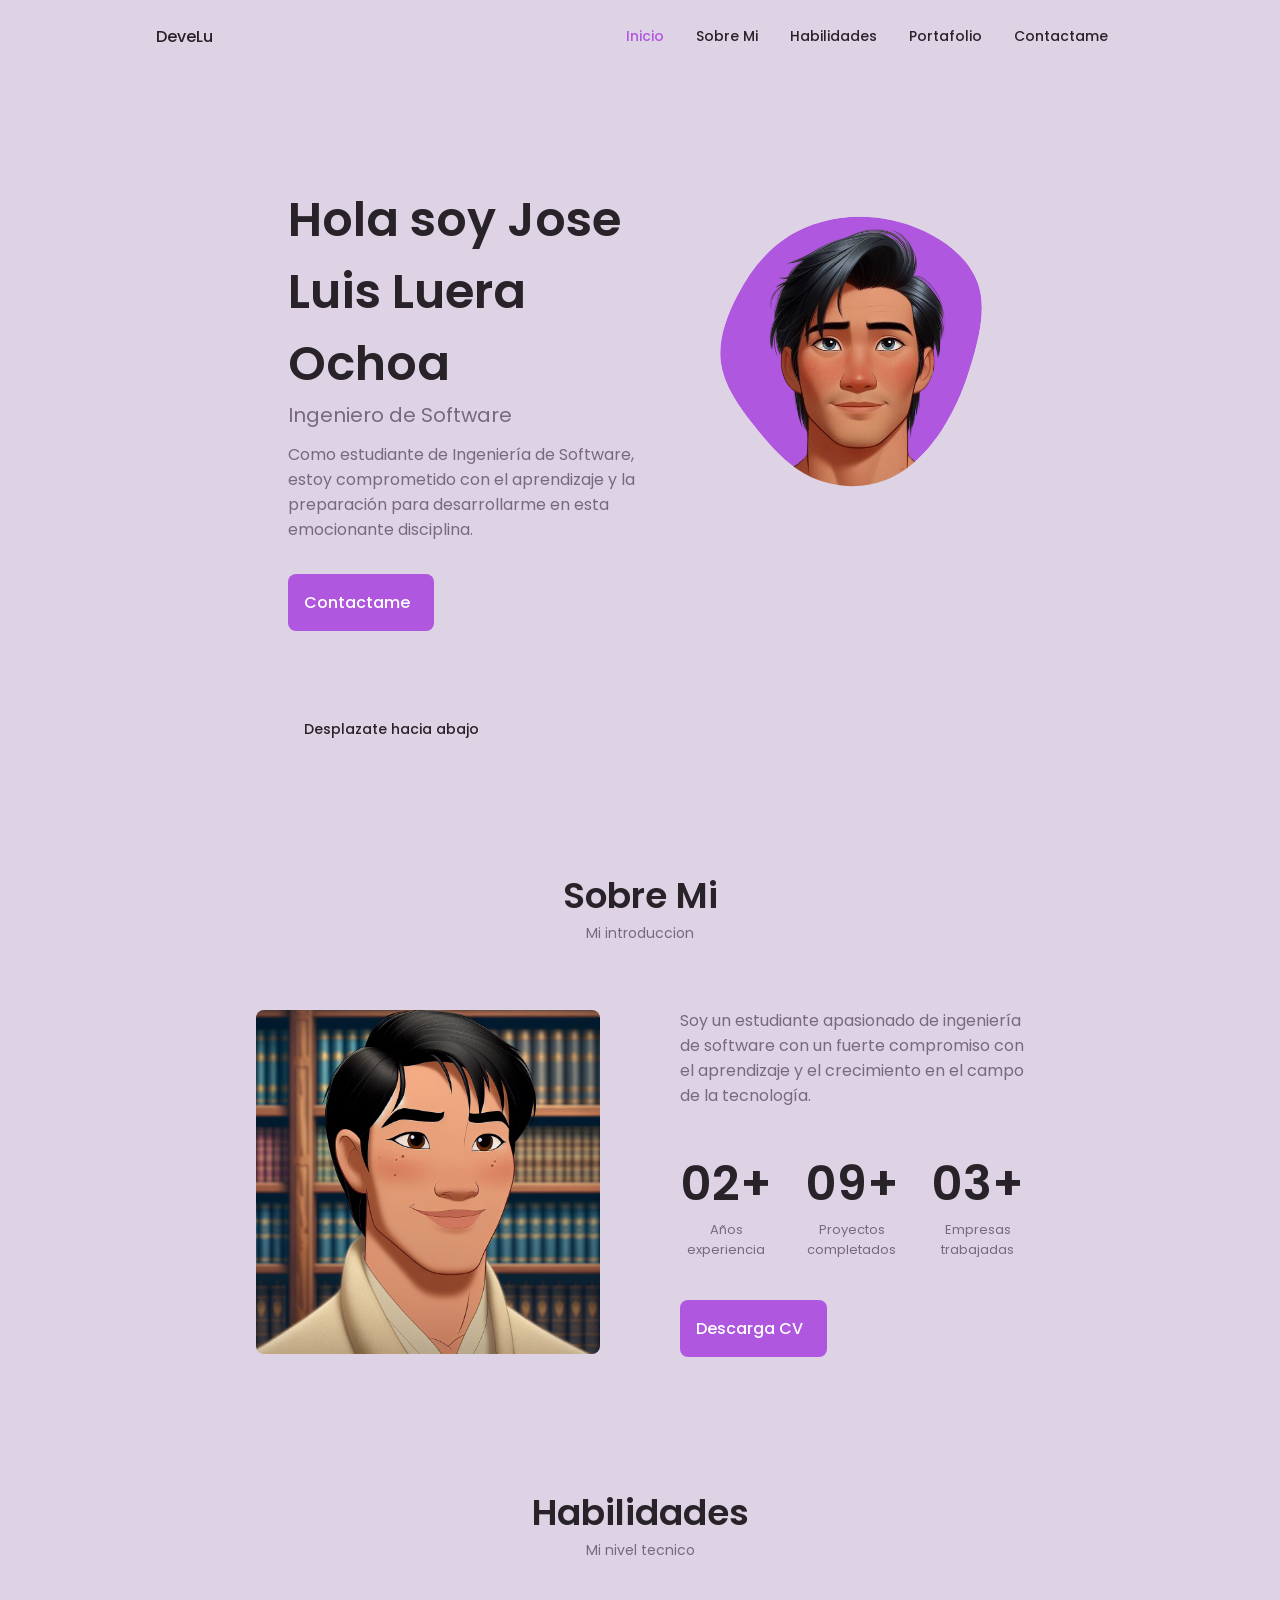
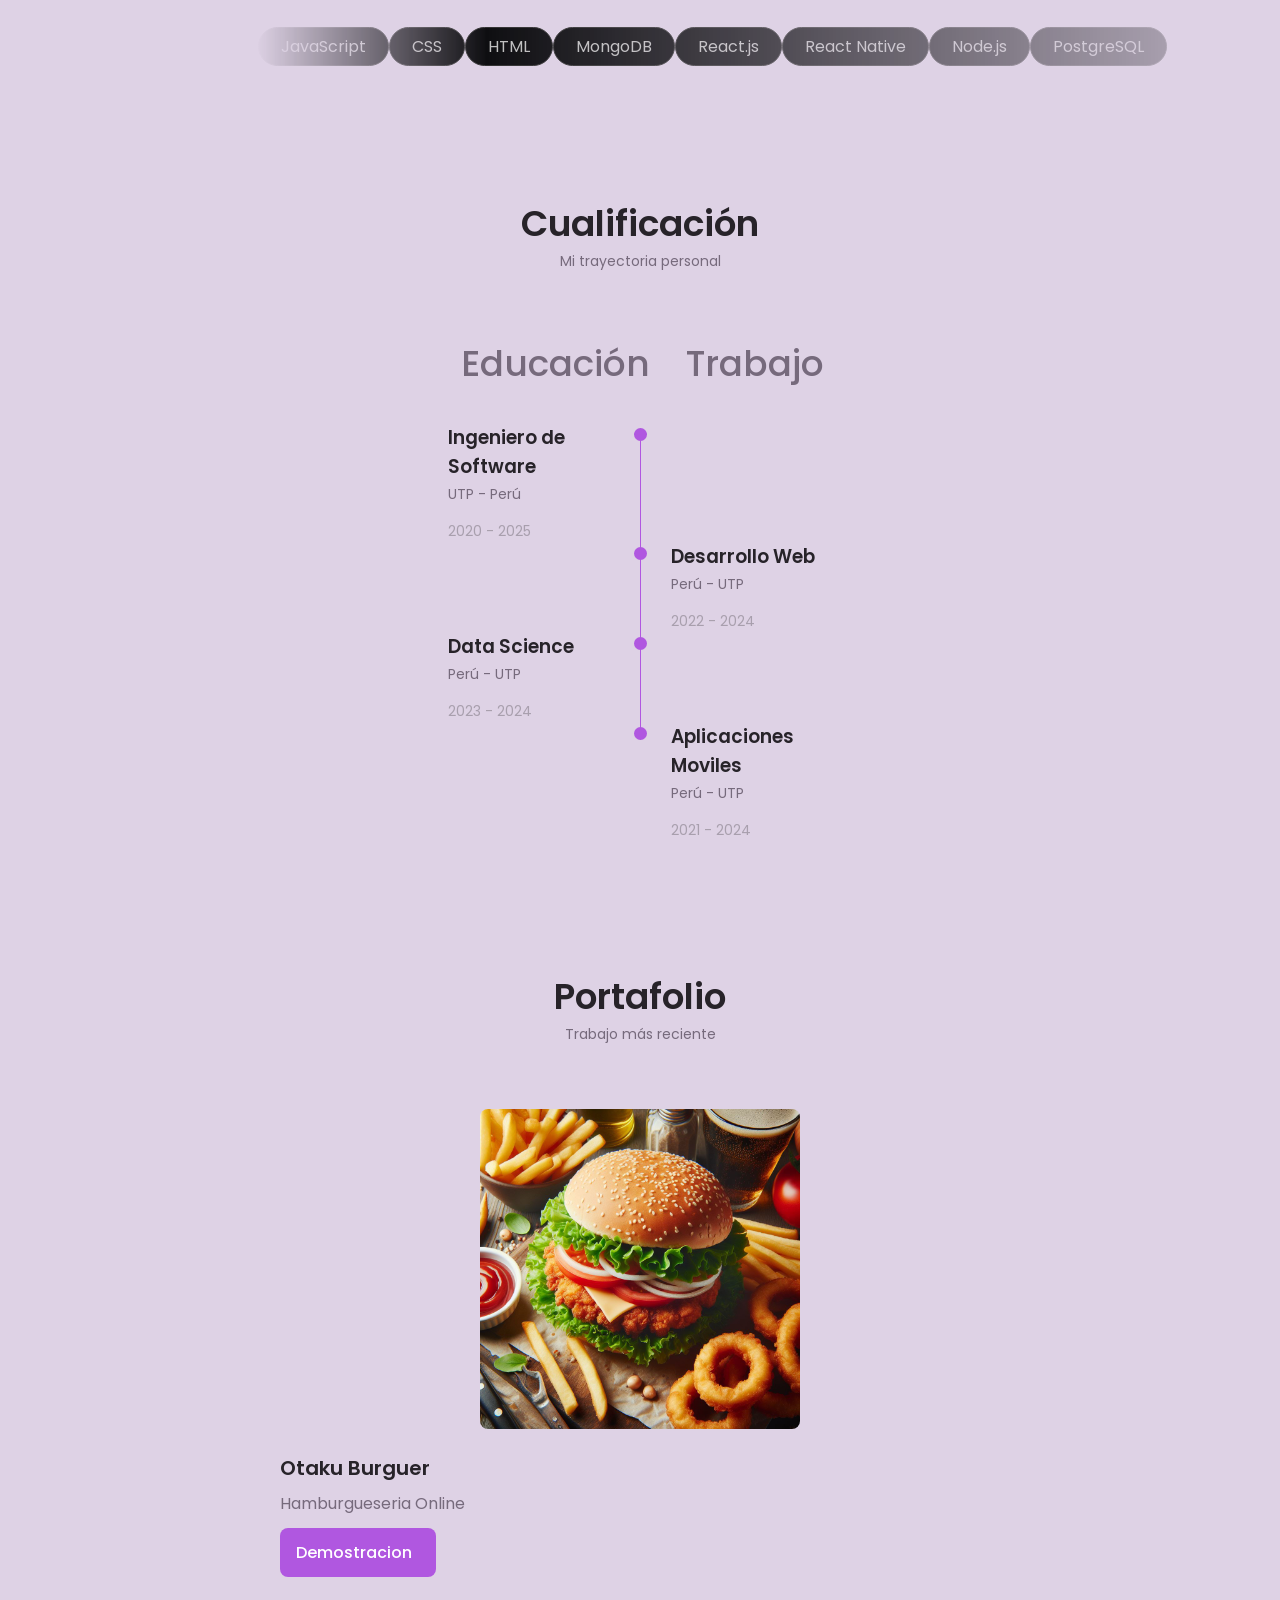
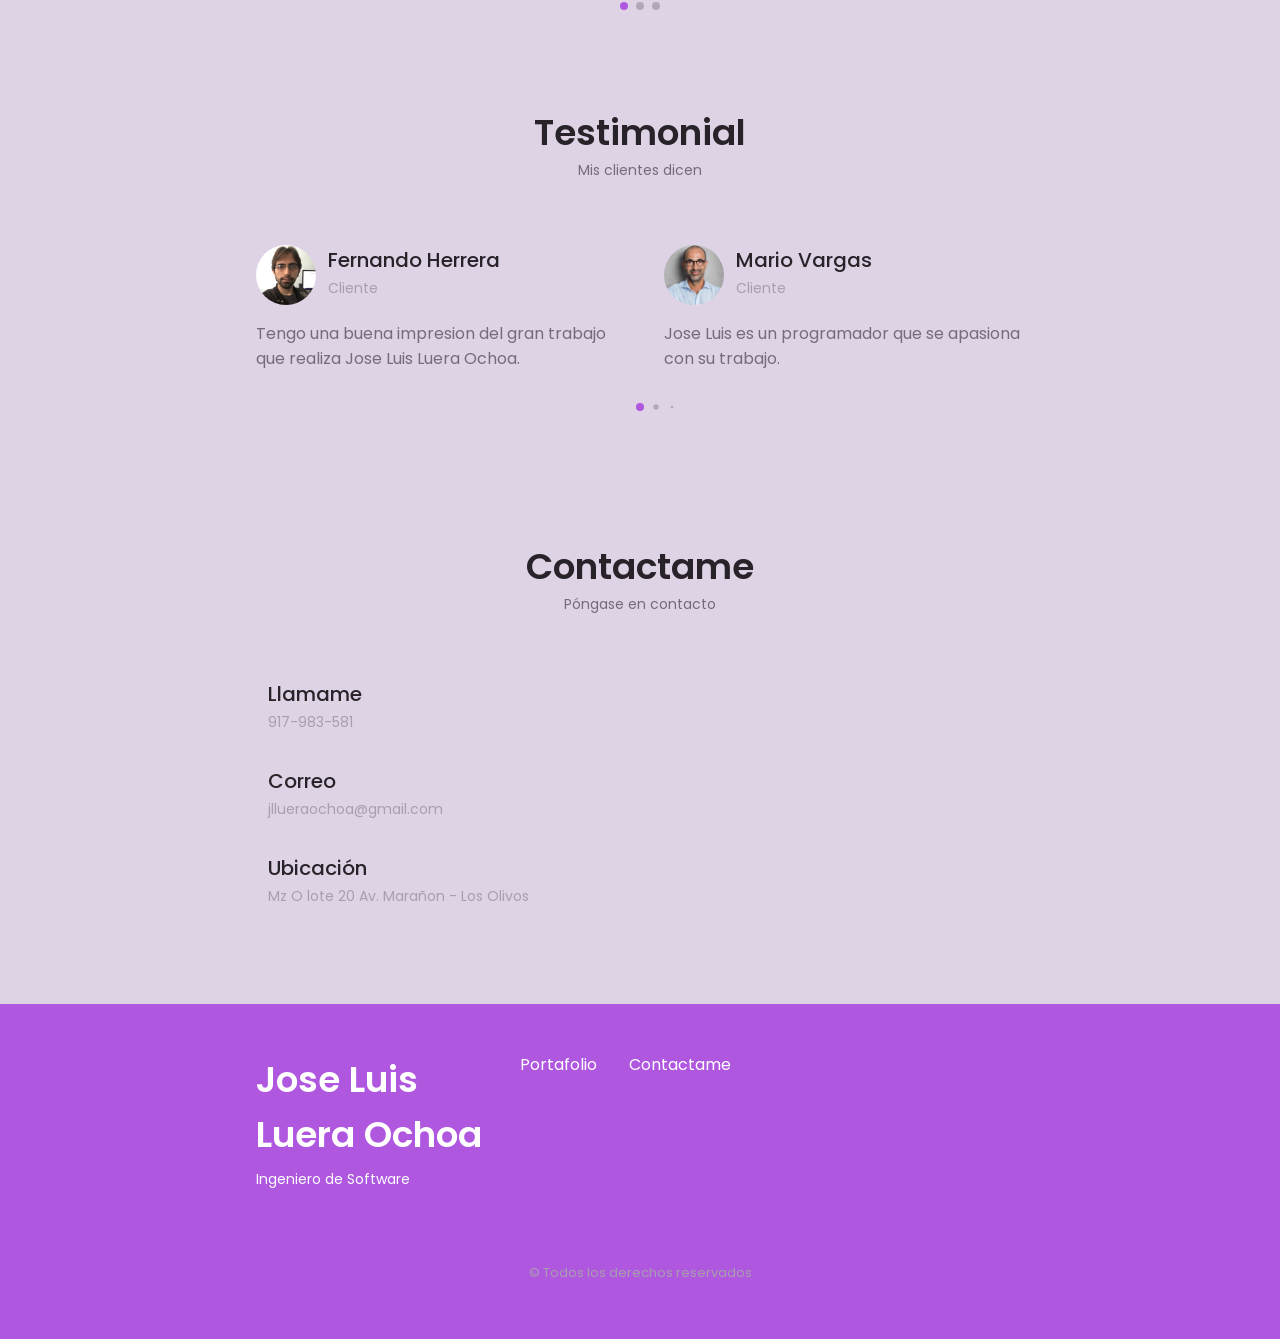
==== commit 9b2b016a: "-Mejoras en el codigo" ====
--- a/index.html
+++ b/index.html
@@ -185,7 +185,7 @@
                 <div class="skills__container container grid">
                     <div>
                         <article class="infinity" id="scroller">
-                            <section class="infi" id="sec">
+                            <section class="infi" id="sect">
                                 <span class="sp">JavaScript</span>
                                 <span class="sp">CSS</span>
                                 <span class="sp">HTML</span>
@@ -193,13 +193,14 @@
                                 <span class="sp">React.js</span>
                                 <span class="sp">React Native</span>
                                 <span class="sp">Node.js</span>
-                                <span class="sp" aria-hidden>SQL</span>
-                                <span class="sp"  aria-hidden>TailwindCSS</span>
+                                <span class="sp">PostgreSQL</span>
+                                <!-- <span class="sp" aria-hidden>SQL</span>
+                                <span class="sp" aria-hidden>TailwindCSS</span>
                                 <span class="sp" aria-hidden>JS</span>
                                 <span class="sp" aria-hidden>🍿</span>
                                 <span class="sp" aria-hidden>React</span>
                                 <span class="sp" aria-hidden>🤯</span>
-                                <span class="sp" aria-hidden>TailwindCSS</span>
+                                <span class="sp" aria-hidden>TailwindCSS</span> -->
                             </section>
                         </article>
                         <!--==================== SKILLS 1 ====================-->
@@ -893,7 +894,6 @@
 
         <!--==================== MAIN JS ====================-->
         <script src="./js/main.js"></script>
-        <script src="./js/infinity_slider.js"></script>
 
     </body>
 </html>
--- a/css/infinity_slider.css
+++ b/css/infinity_slider.css
@@ -4,18 +4,17 @@
     max-width:60%;
     mask-image: linear-gradient(to right,
       transparent 0%,
-      white 30%,
-      white 70%,
+      white 20%,
+      white 20%,
       transparent 100%
     );
   }
   
   .infi {
-    min-width:fit-content;
+    min-width:1920px;
     display:flex;
-    gap:16px;
+    /* gap:20px; */
     animation: scroll_left 20s linear infinite;
-    padding:0 8px;
   }
   
   .infi:hover{
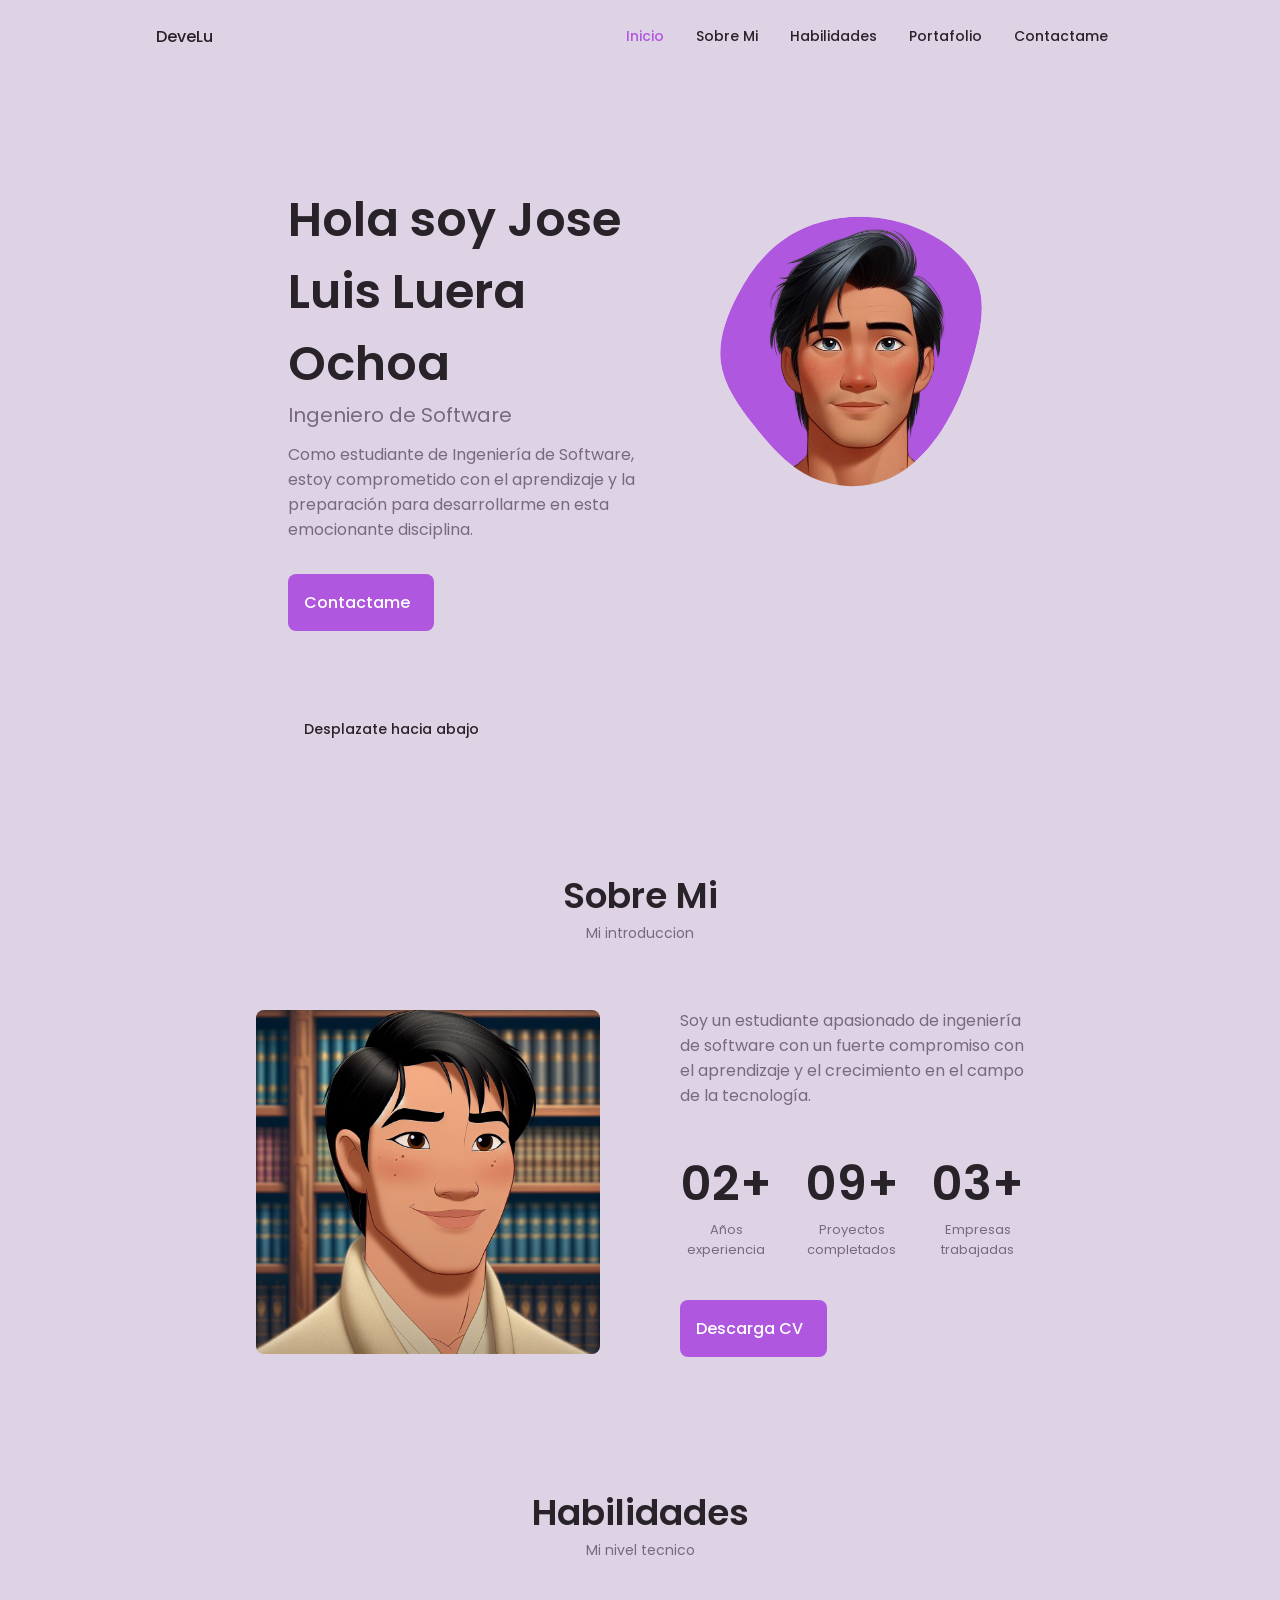
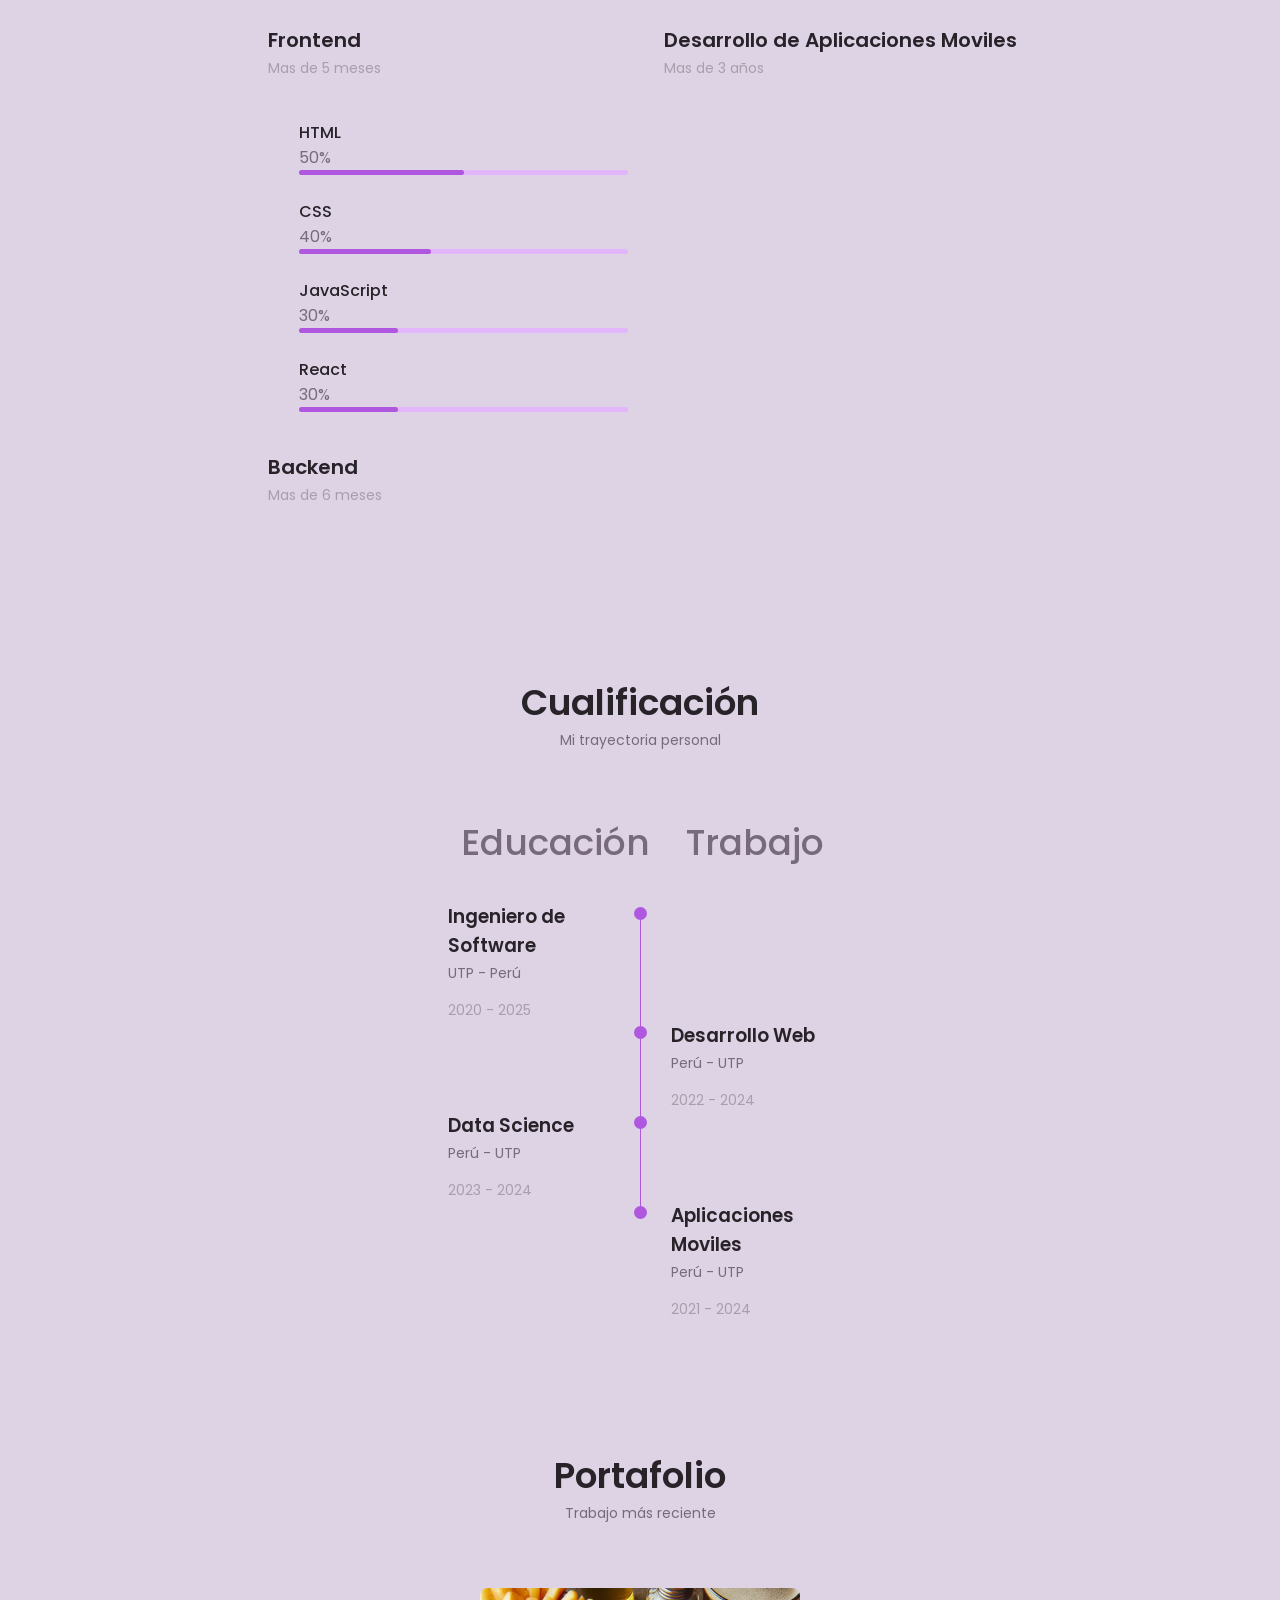
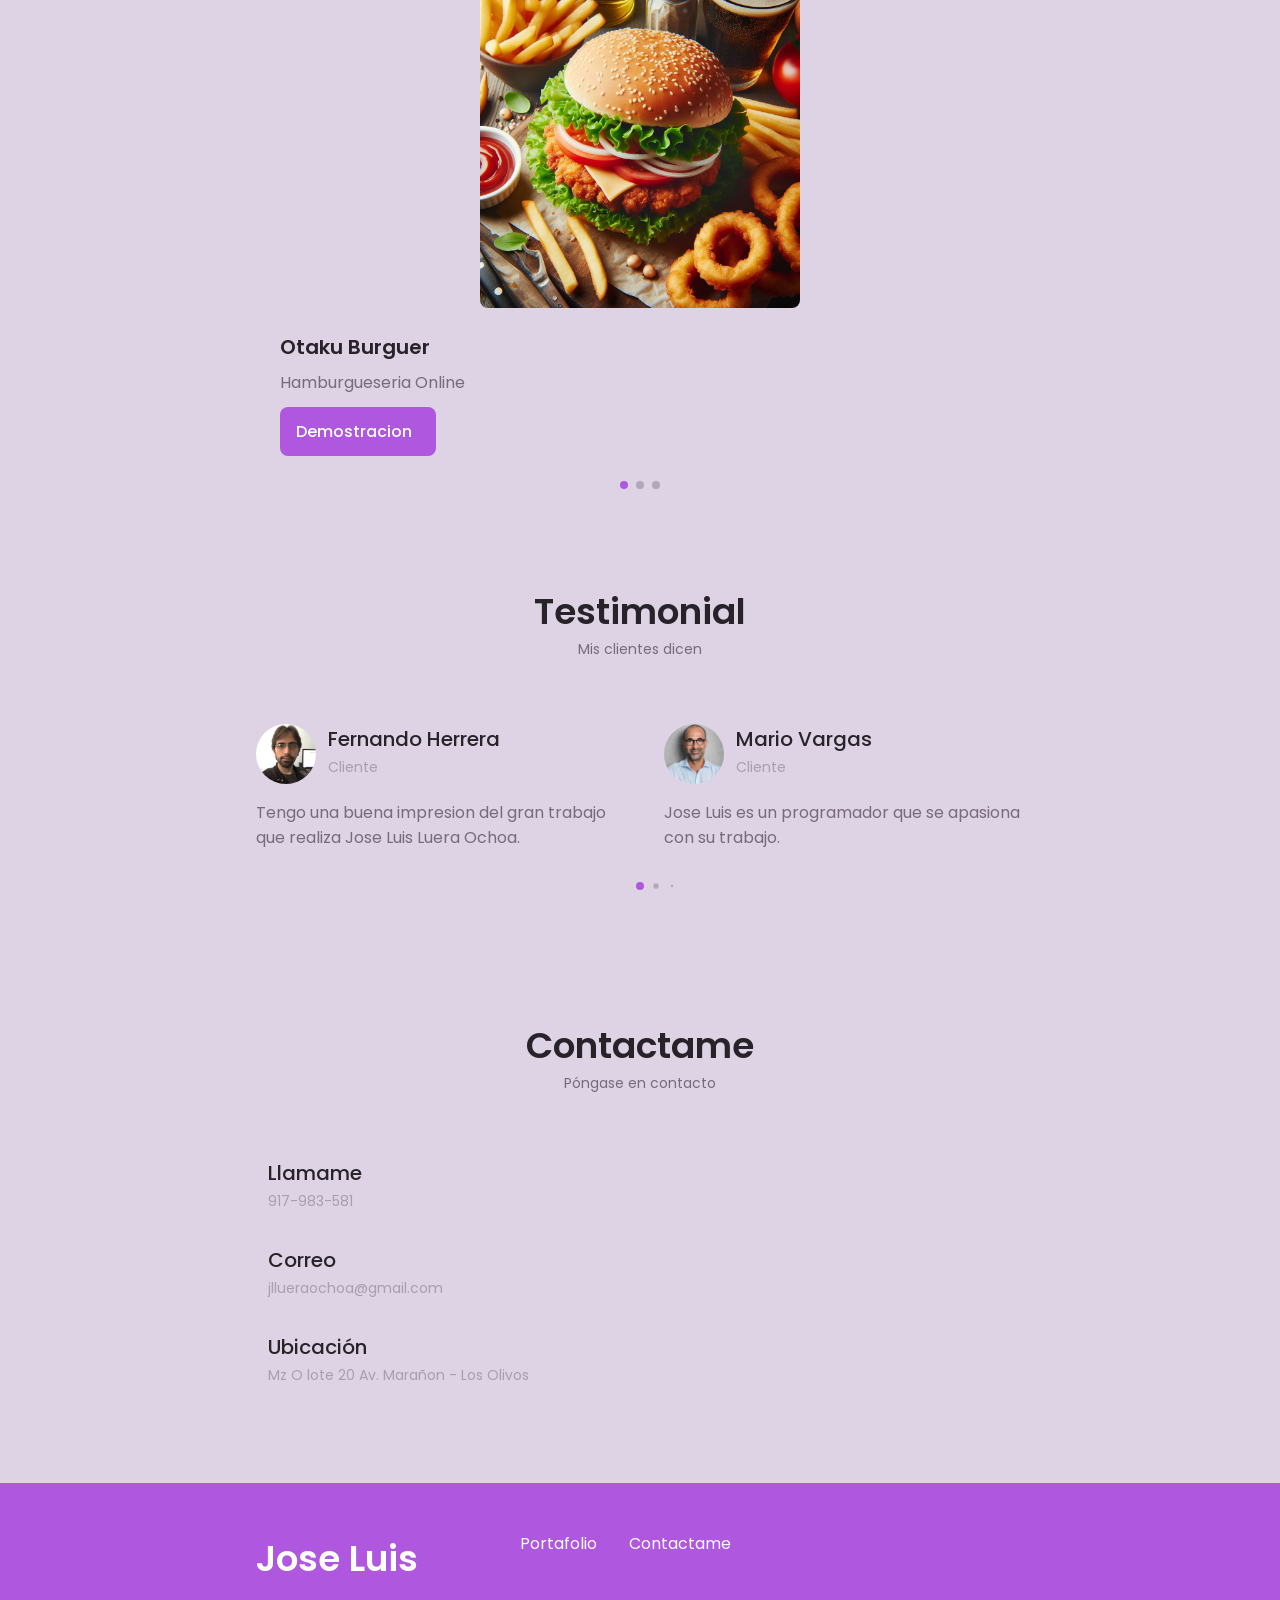
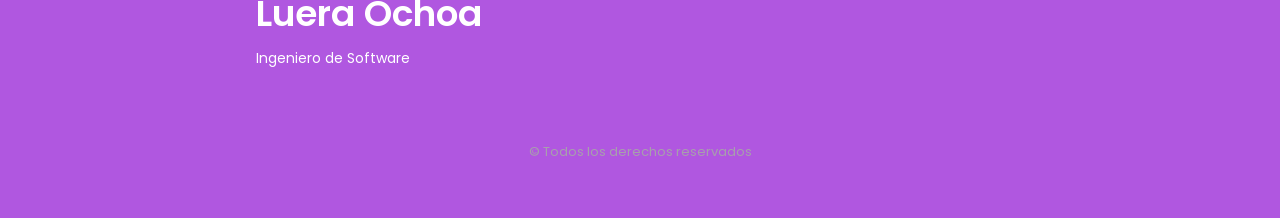
==== commit 0a0ddbec: "-Se cancelo lo que hice" ====
--- a/index.html
+++ b/index.html
@@ -12,7 +12,7 @@
         
         <!--==================== CSS ====================-->
         <link rel="stylesheet" href="./css/style.css">
-        <link rel="stylesheet" href="./css/infinity_slider.css">
+        <!-- <link rel="stylesheet" href="./css/infinity_slider.css"> -->
 
         <link rel="icon" href="img/portafolio.png" type="image/x-icon">
 
@@ -184,7 +184,7 @@
 
                 <div class="skills__container container grid">
                     <div>
-                        <article class="infinity" id="scroller">
+                        <!-- <article class="infinity" id="scroller">
                             <section class="infi" id="sect">
                                 <span class="sp">JavaScript</span>
                                 <span class="sp">CSS</span>
@@ -194,17 +194,17 @@
                                 <span class="sp">React Native</span>
                                 <span class="sp">Node.js</span>
                                 <span class="sp">PostgreSQL</span>
-                                <!-- <span class="sp" aria-hidden>SQL</span>
+                                <span class="sp" aria-hidden>SQL</span>
                                 <span class="sp" aria-hidden>TailwindCSS</span>
                                 <span class="sp" aria-hidden>JS</span>
                                 <span class="sp" aria-hidden>🍿</span>
                                 <span class="sp" aria-hidden>React</span>
                                 <span class="sp" aria-hidden>🤯</span>
-                                <span class="sp" aria-hidden>TailwindCSS</span> -->
+                                <span class="sp" aria-hidden>TailwindCSS</span>
                             </section>
-                        </article>
+                        </article> -->
                         <!--==================== SKILLS 1 ====================-->
-                        <!-- <div class="skills__content skills__open">
+                        <div class="skills__content skills__open">
                             <div class="skills__header">
                                 <i class="uil uil-brackets-curly skills__icon"></i>
 
@@ -254,9 +254,9 @@
                                     </div>
                                 </div>
                             </div>
-                        </div> -->
+                        </div>
                         <!--==================== SKILLS 2 ====================-->
-                        <!-- <div class="skills__content skills__close">
+                        <div class="skills__content skills__close">
                             <div class="skills__header">
                                 <i class="uil uil-server-network skills__icon"></i>
                                 <div>
@@ -307,9 +307,9 @@
                             </div>
                         </div>
                     </div>
-                    <div> -->
+                    <div>
                         <!--==================== SKILLS 3 ====================-->
-                        <!-- <div class="skills__content skills__close">
+                        <div class="skills__content skills__close">
                             <div class="skills__header">
                                 <i class="uil uil-swatchbook skills__icon"></i>
                                 <div>
@@ -350,7 +350,7 @@
                                 </div>
                                 
                             </div>
-                        </div> -->
+                        </div>
                     </div>
                 </div>
             </section>
--- a/css/infinity_slider.css
+++ b/css/infinity_slider.css
@@ -16,6 +16,7 @@
     /* gap:20px; */
     animation: scroll_left 20s linear infinite;
   }
+
   
   .infi:hover{
     animation-play-state: paused;
@@ -53,4 +54,48 @@
     }
   }
   
+  @media screen and (max-width: 350px){
+    .infi {
+      min-width:350px;
+      display:flex;
+      /* gap:20px; */
+      animation: scroll_left 20s linear infinite;
+    }
+  }
+
+  @media screen and (min-width: 568px){
+    .infi {
+      min-width:568px;
+      display:flex;
+      /* gap:20px; */
+      animation: scroll_left 20s linear infinite;
+    }
+  }
+
+  @media screen and (min-width: 768px){
+    .infi {
+      min-width:768px;
+      display:flex;
+      /* gap:20px; */
+      animation: scroll_left 20s linear infinite;
+    }
+  }
+
+  @media screen and (min-width: 1024px){
+    .infi {
+      min-width:1024px;
+      display:flex;
+      /* gap:20px; */
+      animation: scroll_left 20s linear infinite;
+    }
+  }
+
+  @media screen and (min-width: 1920px){
+    .infi {
+      min-width:1920px;
+      display:flex;
+      /* gap:20px; */
+      animation: scroll_left 20s linear infinite;
+    }
+  }
   
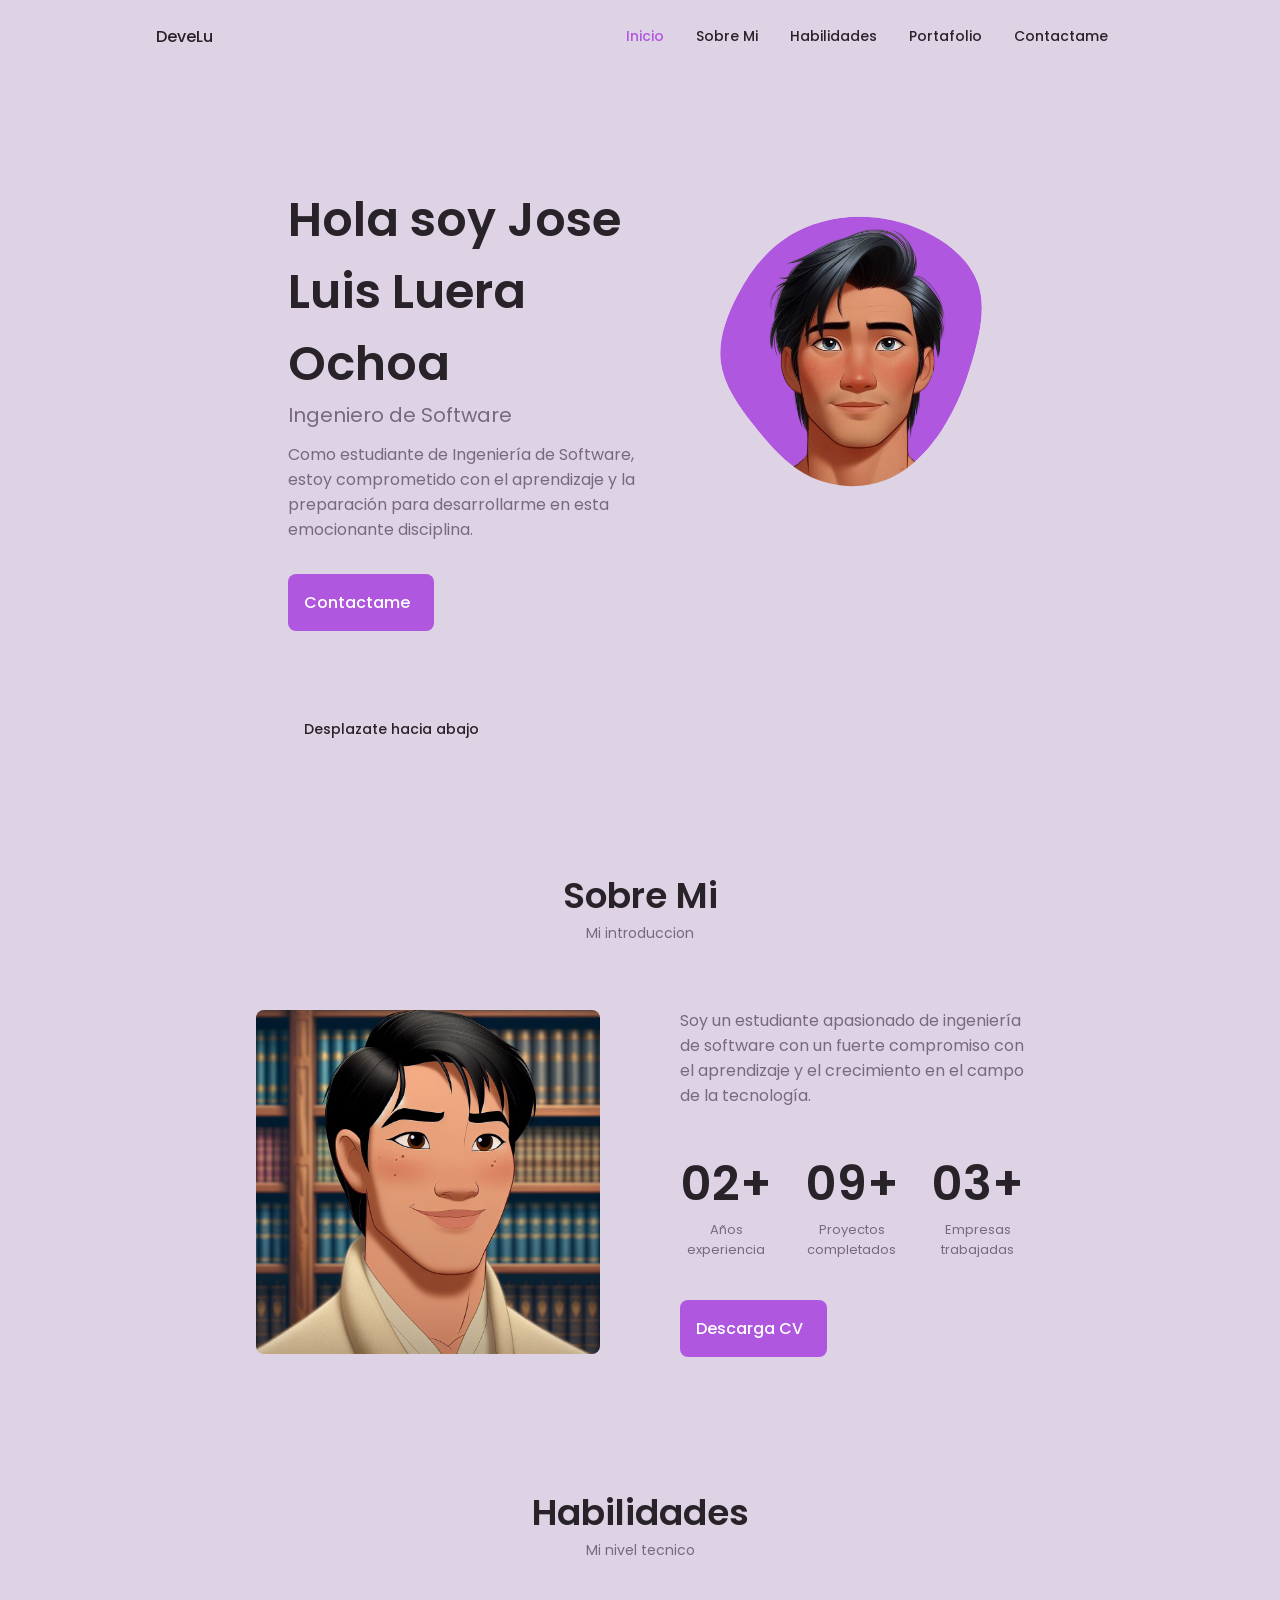
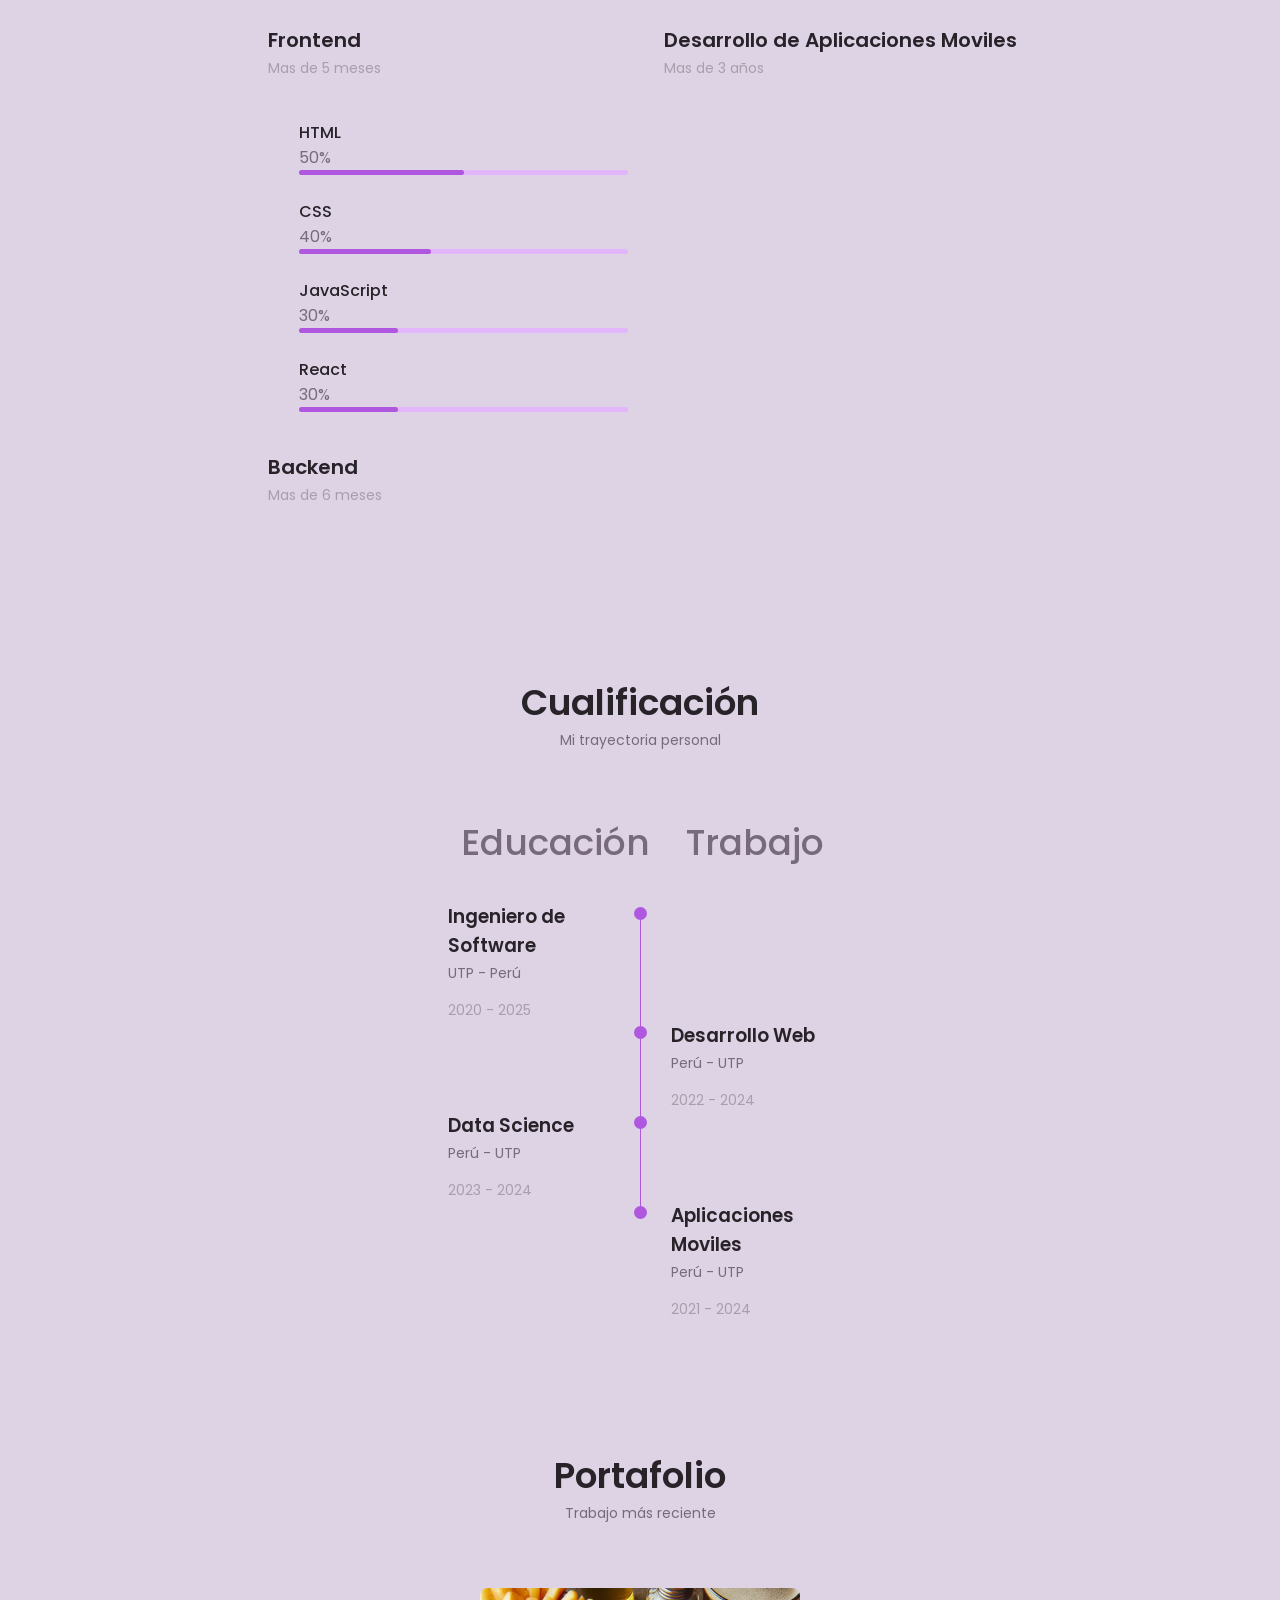
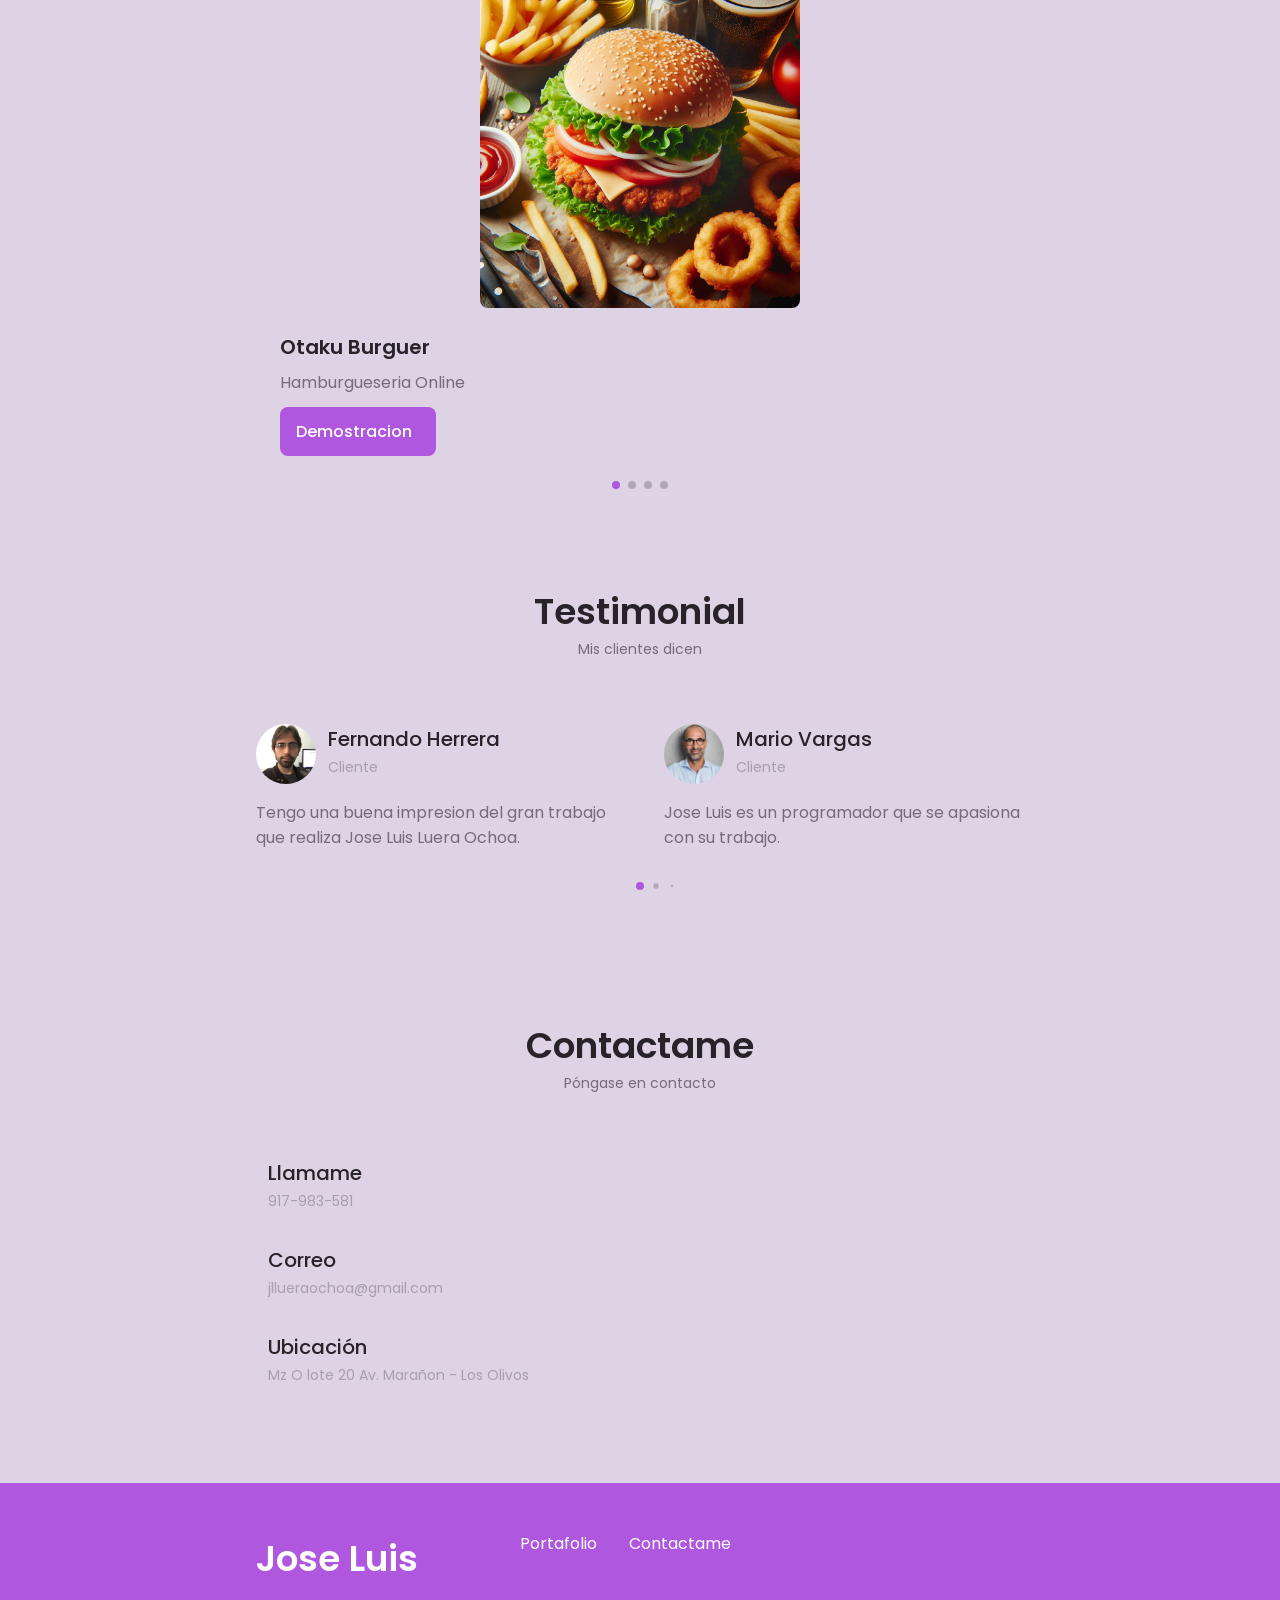
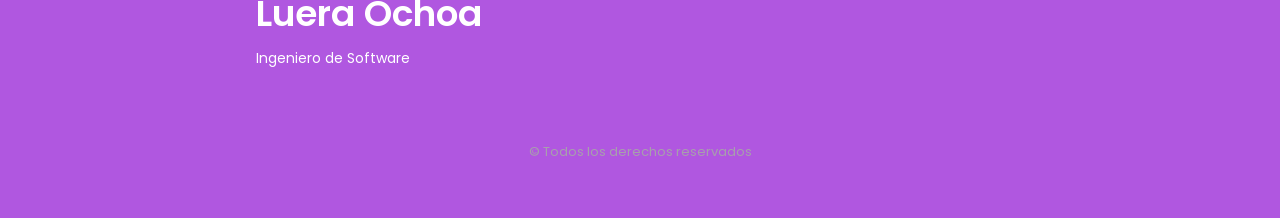
==== commit 9dfe3fcc: "Se actualizo portafolio" ====
--- a/index.html
+++ b/index.html
@@ -664,6 +664,20 @@
                                 </a>
                             </div>
                         </div>
+                        <!--==================== PORTFOLIO 3 ====================-->
+                        <div class="portfolio__content grid swiper-slide">
+                            <img src="img/portafolio4.jpeg" alt="" class="portfolio__img">
+
+                            <div class="portfolio__data">
+                                <h3 class="portfolio__title">SumItUp</h3>
+                                <p class="portfolio__description">Aplicacion web para hacer cuentas rapidas con sumas.</p>
+
+                                <a href="https://sumgenie.netlify.app" class="button button--flex button--small portfolio__button" target="_blank">
+                                    Demostracion
+                                    <i class="uil uil-arrow-right button__icon"></i>
+                                </a>
+                            </div>
+                        </div>
                     </div>
                     <!-- Add Arrow -->
                     <div class="swiper-button-next">
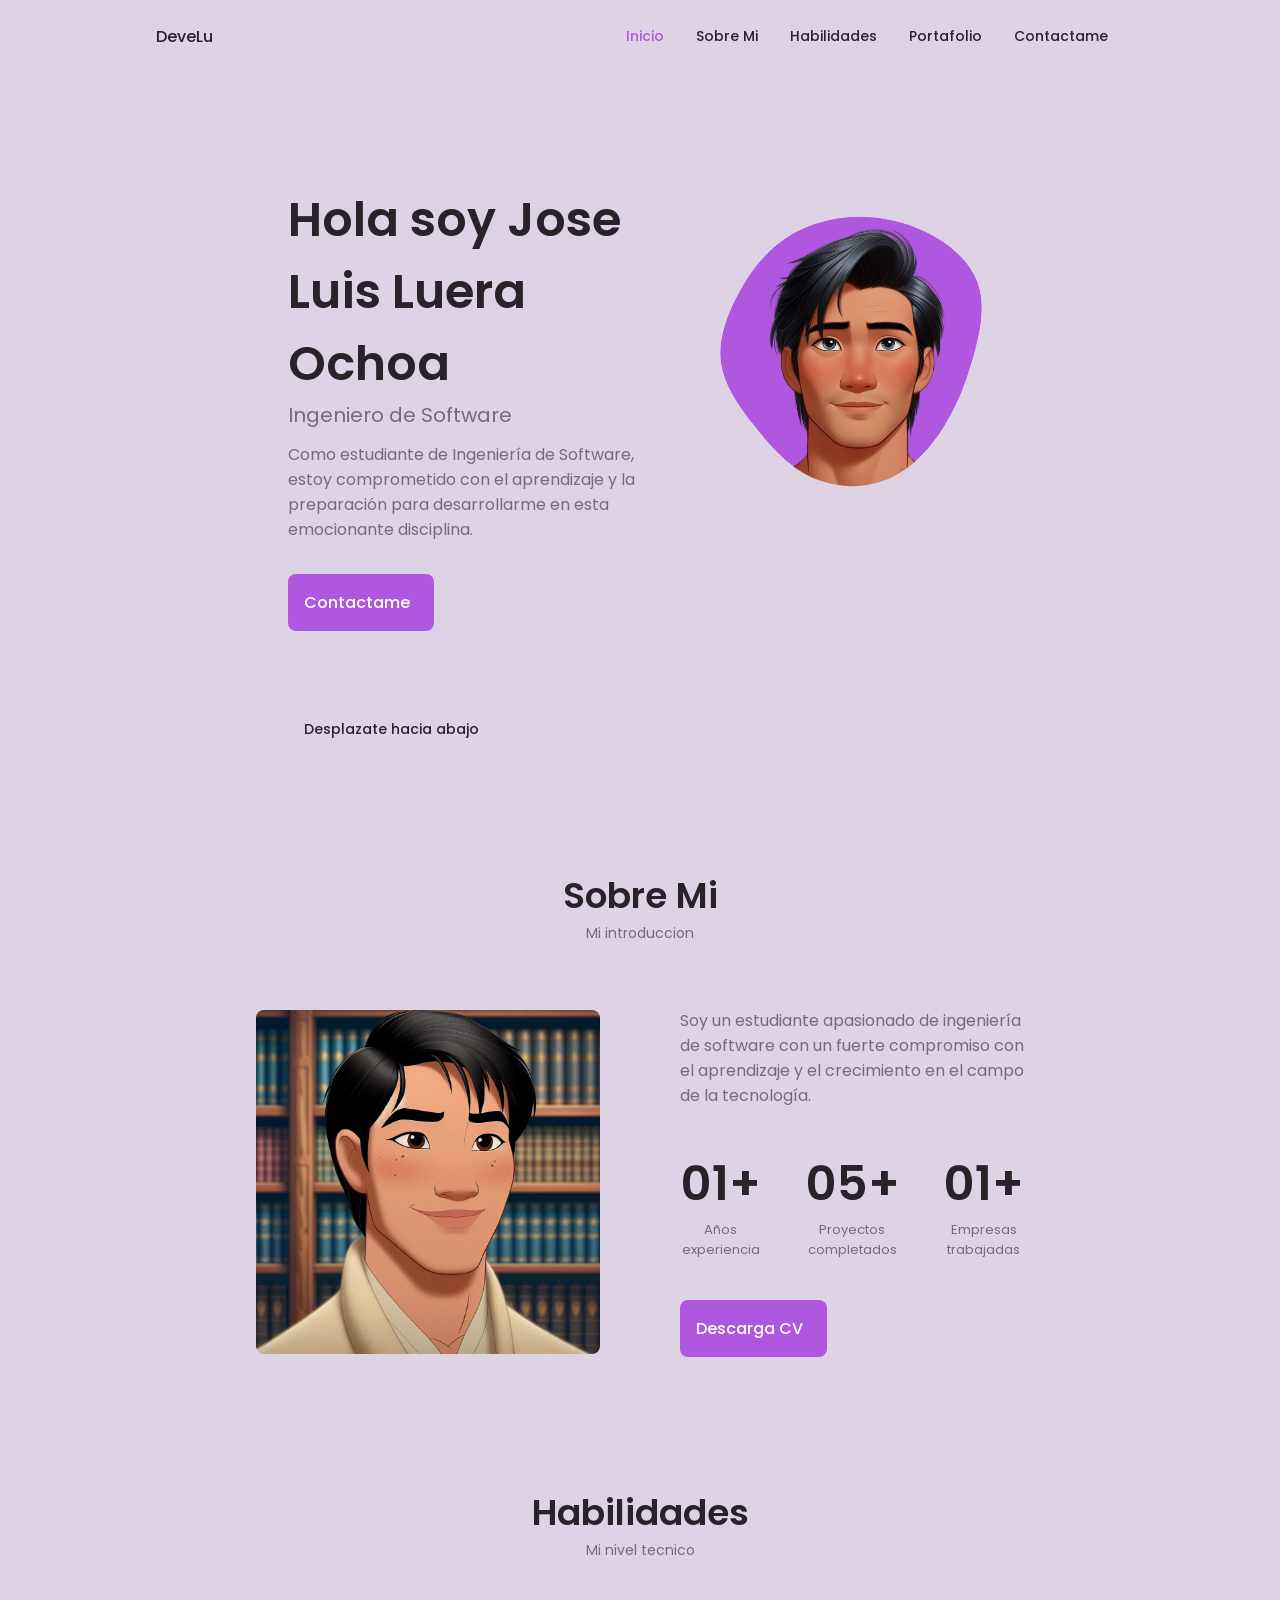
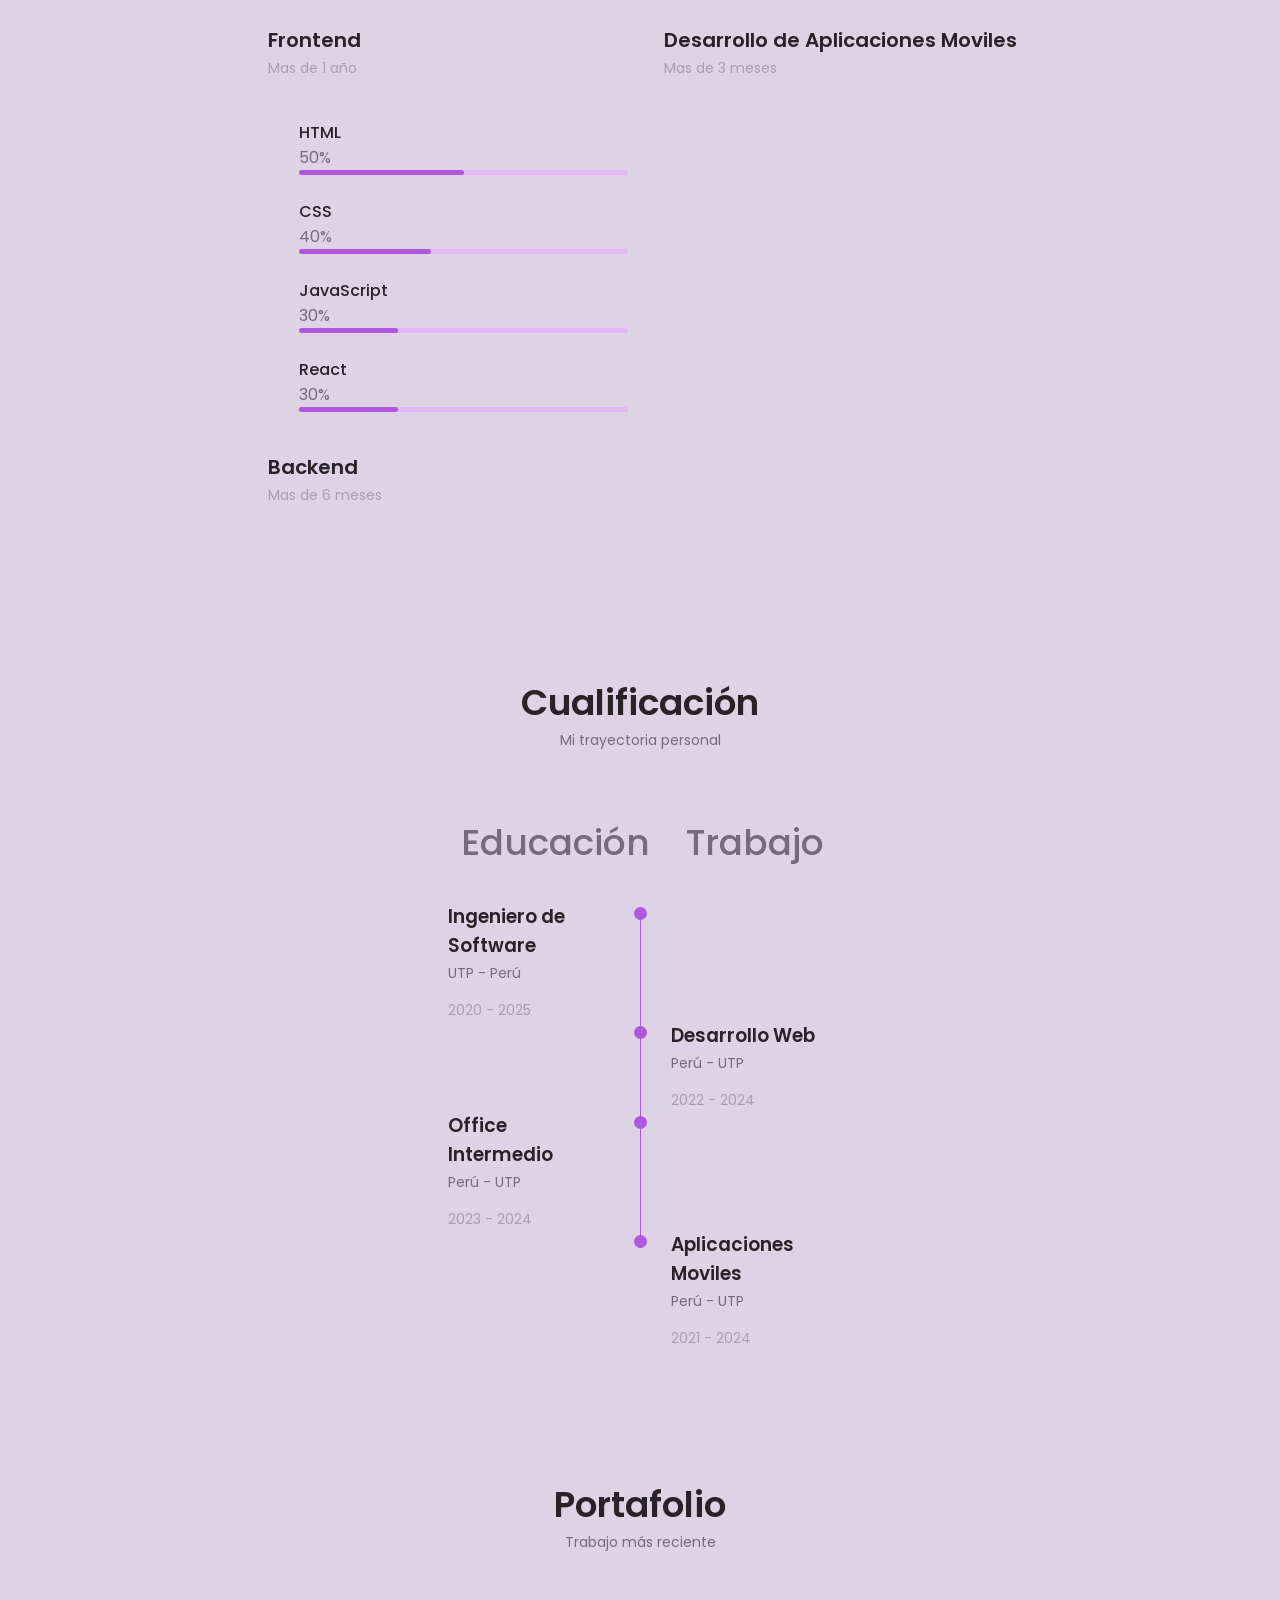
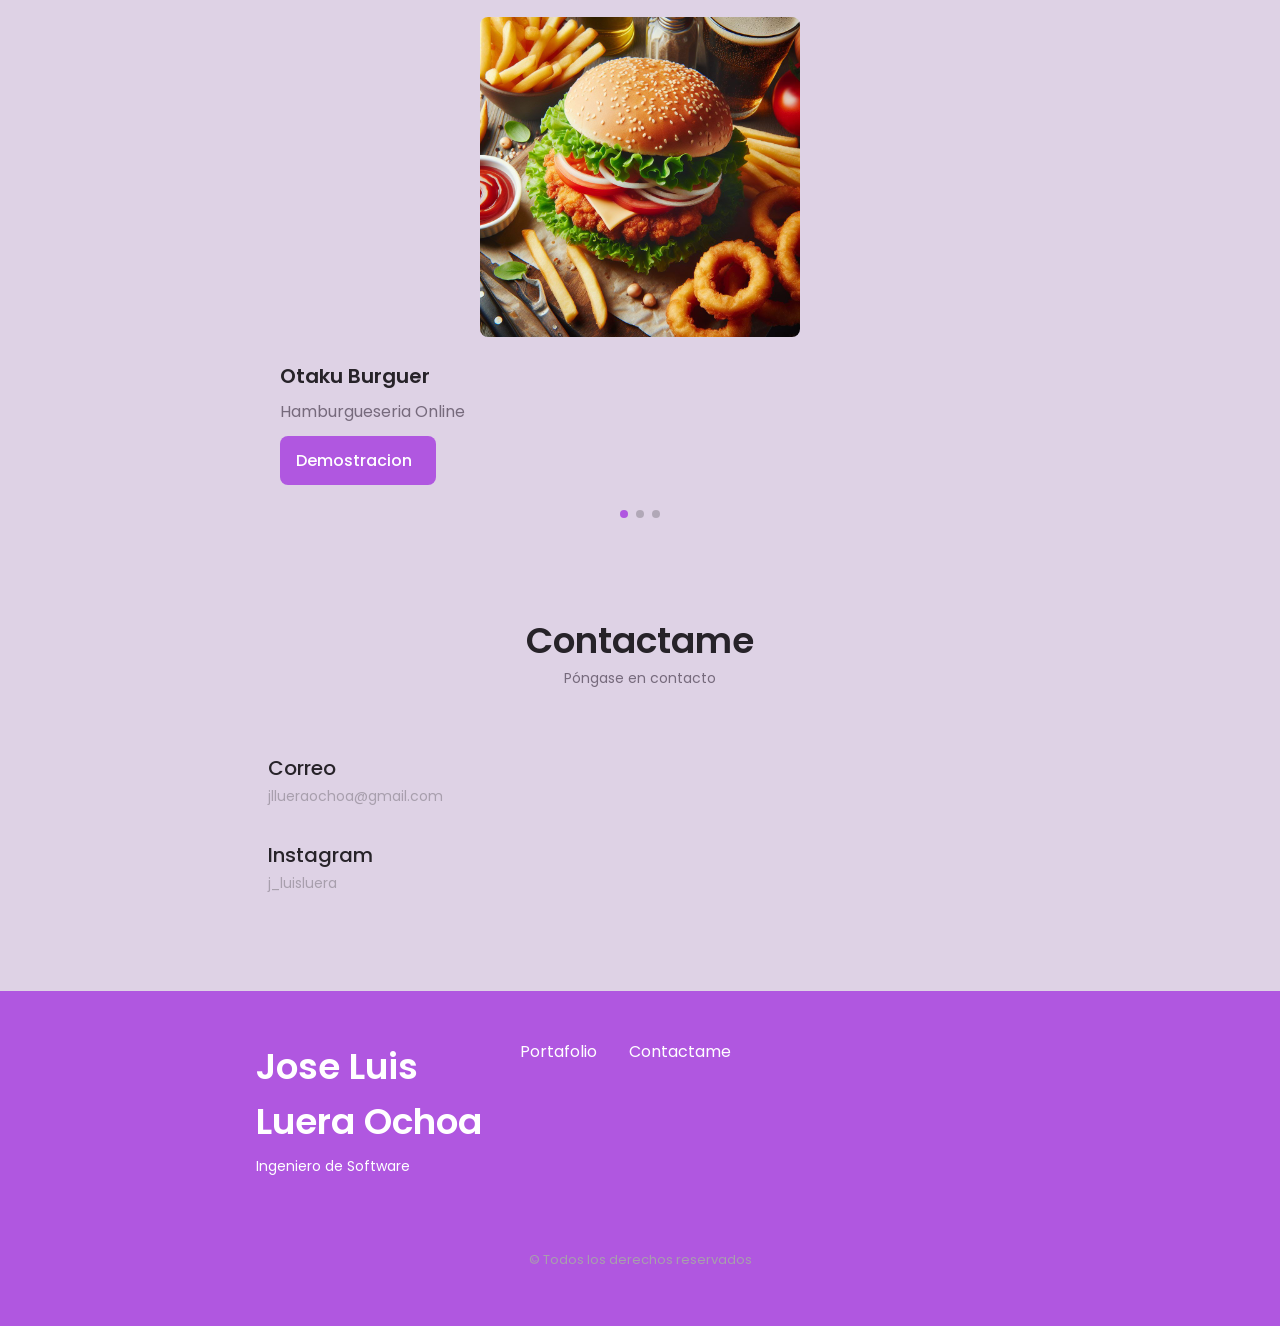
==== commit ebf69b80: "Borre algunos nodos" ====
--- a/index.html
+++ b/index.html
@@ -153,17 +153,17 @@
 
                         <div class="about__info">
                             <div>
-                                <span class="about__info-title">02+</span>
+                                <span class="about__info-title">01+</span>
                                 <span class="about__info-name">Años <br> experiencia</span>
                             </div>
 
                             <div>
-                                <span class="about__info-title">09+</span>
+                                <span class="about__info-title">05+</span>
                                 <span class="about__info-name">Proyectos <br> completados </span>
                             </div>
 
                             <div>
-                                <span class="about__info-title">03+</span>
+                                <span class="about__info-title">01+</span>
                                 <span class="about__info-name">Empresas <br> trabajadas</span>
                             </div>
                         </div>
@@ -210,7 +210,7 @@
 
                                 <div>
                                     <h1 class="skills__title">Frontend</h1>
-                                    <span class="skills__subtitle">Mas de 5 meses</span>
+                                    <span class="skills__subtitle">Mas de 1 año</span>
                                 </div>
 
                                 <i class="uil uil-angle-down skills__arrow"></i>
@@ -314,14 +314,14 @@
                                 <i class="uil uil-swatchbook skills__icon"></i>
                                 <div>
                                     <h1 class="skills__title">Desarrollo de Aplicaciones Moviles</h1>
-                                    <span class="skills__subtitle">Mas de 3 años</span>
+                                    <span class="skills__subtitle">Mas de 3 meses</span>
                                 </div>
 
                                 <i class="uil uil-angle-down skills__arrow"></i>
                             </div>
 
                             <div class="skills__list grid">
-                                <div class="skills__data">
+                                <!-- <div class="skills__data">
                                     <div class="skills__titles">
                                         <h3 class="skills__name">Flutter</h3>
                                         <span class="skills__number">30%</span>
@@ -329,7 +329,7 @@
                                     <div class="skills__bar">
                                         <span class="skills__percentage skills__figma"></span>
                                     </div>
-                                </div>
+                                </div> -->
                                 <div class="skills__data">
                                     <div class="skills__titles">
                                         <h3 class="skills__name">React Native</h3>
@@ -339,7 +339,7 @@
                                         <span class="skills__percentage skills__sketch"></span>
                                     </div>
                                 </div>
-                                <div class="skills__data">
+                                <!-- <div class="skills__data">
                                     <div class="skills__titles">
                                         <h3 class="skills__name">Kotlin</h3>
                                         <span class="skills__number">35%</span>
@@ -347,7 +347,7 @@
                                     <div class="skills__bar">
                                         <span class="skills__percentage skills__photoshop"></span>
                                     </div>
-                                </div>
+                                </div> -->
                                 
                             </div>
                         </div>
@@ -409,7 +409,7 @@
                             <!--==================== QUALIFICATION 3====================-->
                             <div class="qualification__data">
                                 <div>
-                                    <h3 class="qualification__titel">Data Science</h3>
+                                    <h3 class="qualification__titel">Office Intermedio</h3>
                                     <span class="qualification__subtitle">Perú - UTP</span>
                                     <div class="qualification__calendar">
                                         <i class="uil uil-calendar-alt"></i>
@@ -444,11 +444,11 @@
                             <!--==================== QUALIFICATION 1====================-->
                             <div class="qualification__data">
                                 <div>
-                                    <h3 class="qualification__titel">Ingeniero de Software</h3>
-                                    <span class="qualification__subtitle">Pentagonito - Perú</span>
+                                    <h3 class="qualification__titel">Proximo Practicante</h3>
+                                    <span class="qualification__subtitle"></span>
                                     <div class="qualification__calendar">
                                         <i class="uil uil-calendar-alt"></i>
-                                        2024 - 2025
+                                        2024 - 
                                     </div>
                                 </div>
                                 <div>
@@ -457,7 +457,7 @@
                                 </div>
                             </div>
                             <!--==================== QUALIFICATION 2====================-->
-                            <div class="qualification__data">
+                            <!-- <div class="qualification__data">
                                 <div></div>
                                 <div>
                                     <span class="qualification__rounder"></span>
@@ -471,9 +471,9 @@
                                         2024 - 2025
                                     </div>
                                 </div>
-                            </div>
+                            </div> -->
                             <!--==================== QUALIFICATION 3====================-->
-                            <div class="qualification__data">
+                            <!-- <div class="qualification__data">
                                 <div>
                                     <h3 class="qualification__titel">Desarrollo de Aplicaciones Moviles</h3>
                                     <span class="qualification__subtitle">UTP - Perú</span>
@@ -484,9 +484,9 @@
                                 </div>
                                 <div>
                                     <span class="qualification__rounder"></span>
-                                    <!-- <span class="qualification__line"></span> -->
-                                </div>
-                            </div>
+                                    <span class="qualification__line"></span>
+                                </div>
+                            </div> -->
                         </div>
                     </div>
                 </div>
@@ -645,20 +645,6 @@
                                 <p class="portfolio__description">Aplicacion web para San Valentin</p>
 
                                 <a href="https://valdayapp.netlify.app" class="button button--flex button--small portfolio__button" target="_blank">
-                                    Demostracion
-                                    <i class="uil uil-arrow-right button__icon"></i>
-                                </a>
-                            </div>
-                        </div>
-                         <!--==================== PORTFOLIO 3 ====================-->
-                         <div class="portfolio__content grid swiper-slide">
-                            <img src="img/portfolio3.jpg" alt="" class="portfolio__img">
-
-                            <div class="portfolio__data">
-                                <h3 class="portfolio__title">Minimalistic Watch</h3>
-                                <p class="portfolio__description">Sitio web para compra de relojes minimalistas.</p>
-
-                                <a href="https://minimalisticw.netlify.app" class="button button--flex button--small portfolio__button" target="_blank">
                                     Demostracion
                                     <i class="uil uil-arrow-right button__icon"></i>
                                 </a>
@@ -710,14 +696,14 @@
             </section> -->
 
             <!--==================== TESTIMONIAL ====================-->
-            <section class="testimonial section">
+            <!-- <section class="testimonial section">
                 <h2 class="section__title">Testimonial</h2>
                 <span class="section__subtitle">Mis clientes dicen</span>
 
                 <div class="testimonial__container container swiper-container">
-                    <div class="swiper-wrapper">
+                    <div class="swiper-wrapper"> -->
                         <!--==================== TESTIMONIAL 1 ====================-->
-                        <div class="testimonial__content swiper-slide">
+                        <!-- <div class="testimonial__content swiper-slide">
                             <div class="testimonial__data">
                                 <div class="testimonial__header">
                                     <img src="img/testimonial1.jpg" alt="" class="testimonial__img">
@@ -739,9 +725,9 @@
                             <p class="testimonial__description">Tengo una buena impresion del gran trabajo que realiza Jose Luis Luera Ochoa.
 
                             </p>
-                        </div>
+                        </div> -->
                         <!--==================== TESTIMONIAL 2 ====================-->
-                        <div class="testimonial__content swiper-slide">
+                        <!-- <div class="testimonial__content swiper-slide">
                             <div class="testimonial__data">
                                 <div class="testimonial__header">
                                     <img src="img/testimonial2.jpg" alt="" class="testimonial__img">
@@ -763,9 +749,9 @@
                             <p class="testimonial__description">Jose Luis es un programador que se apasiona con su trabajo.
                                 
                             </p>
-                        </div>
+                        </div> -->
                         <!--==================== TESTIMONIAL 3 ====================-->
-                        <div class="testimonial__content swiper-slide">
+                        <!-- <div class="testimonial__content swiper-slide">
                             <div class="testimonial__data">
                                 <div class="testimonial__header">
                                     <img src="img/testimonial3.jpg" alt="" class="testimonial__img">
@@ -788,11 +774,11 @@
                                 
                             </p>
                         </div>
-                    </div>
+                    </div> -->
                     <!-- add pagination -->
-                    <div class="swiper-pagination swiper-pagination-testimonial"></div>
-                </div>
-            </section>
+                    <!-- <div class="swiper-pagination swiper-pagination-testimonial"></div>
+                </div>
+            </section> -->
             
             <!--==================== CONTACT ME ====================-->
             <section class="contact section" id="contact">
@@ -801,14 +787,14 @@
 
                 <div class="contact__container container grid">
                     <div>
-                        <div class="contact__information">
+                        <!-- <div class="contact__information">
                             <i class="uil uil-phone contact__icon"></i>
 
                             <div>
                                 <h3 class="contact__title">Llamame</h3>
                                 <span class="contact__subtitle">917-983-581</span>
                             </div>
-                        </div>
+                        </div> -->
 
                         <div class="contact__information">
                             <i class="uil uil-envelope contact__icon"></i>
@@ -820,13 +806,22 @@
                         </div>
 
                         <div class="contact__information">
+                            <i class="uil uil-instagram contact__icon"></i>
+
+                            <div>
+                                <h3 class="contact__title">Instagram</h3>
+                                <span class="contact__subtitle">j_luisluera</span>
+                            </div>
+                        </div>
+
+                        <!-- <div class="contact__information">
                             <i class="uil uil-map-marker contact__icon"></i>
 
                             <div>
                                 <h3 class="contact__title">Ubicación</h3>
                                 <span class="contact__subtitle">Mz O lote 20 Av. Marañon - Los Olivos</span>
                             </div>
-                        </div>
+                        </div> -->
                     </div>
                     <!-- <form action="" class="contact__form grid">
                         <div class="contact__inputs grid">
@@ -882,12 +877,12 @@
                     </ul>
 
                     <div class="footer__socials">
-                        <a href="https://www.whatsapp.com/?lang=es_LA" target="_blank" class="footer__social">
+                        <!-- <a href="https://www.whatsapp.com/?lang=es_LA" target="_blank" class="footer__social">
                             <i class="uil uil-whatsapp"></i>
-                        </a>
-                        <a href="https://www.instagram.com" target="_blank" class="footer__social">
+                        </a> -->
+                        <!-- <a href="https://www.instagram.com" target="_blank" class="footer__social">
                             <i class="uil uil-instagram"></i>
-                        </a>
+                        </a> -->
                         <!-- <a href="https://www.twitter.com" target="_blank" class="footer__social">
                             <i class="uil uil-twitter-alt"></i>
                         </a> -->
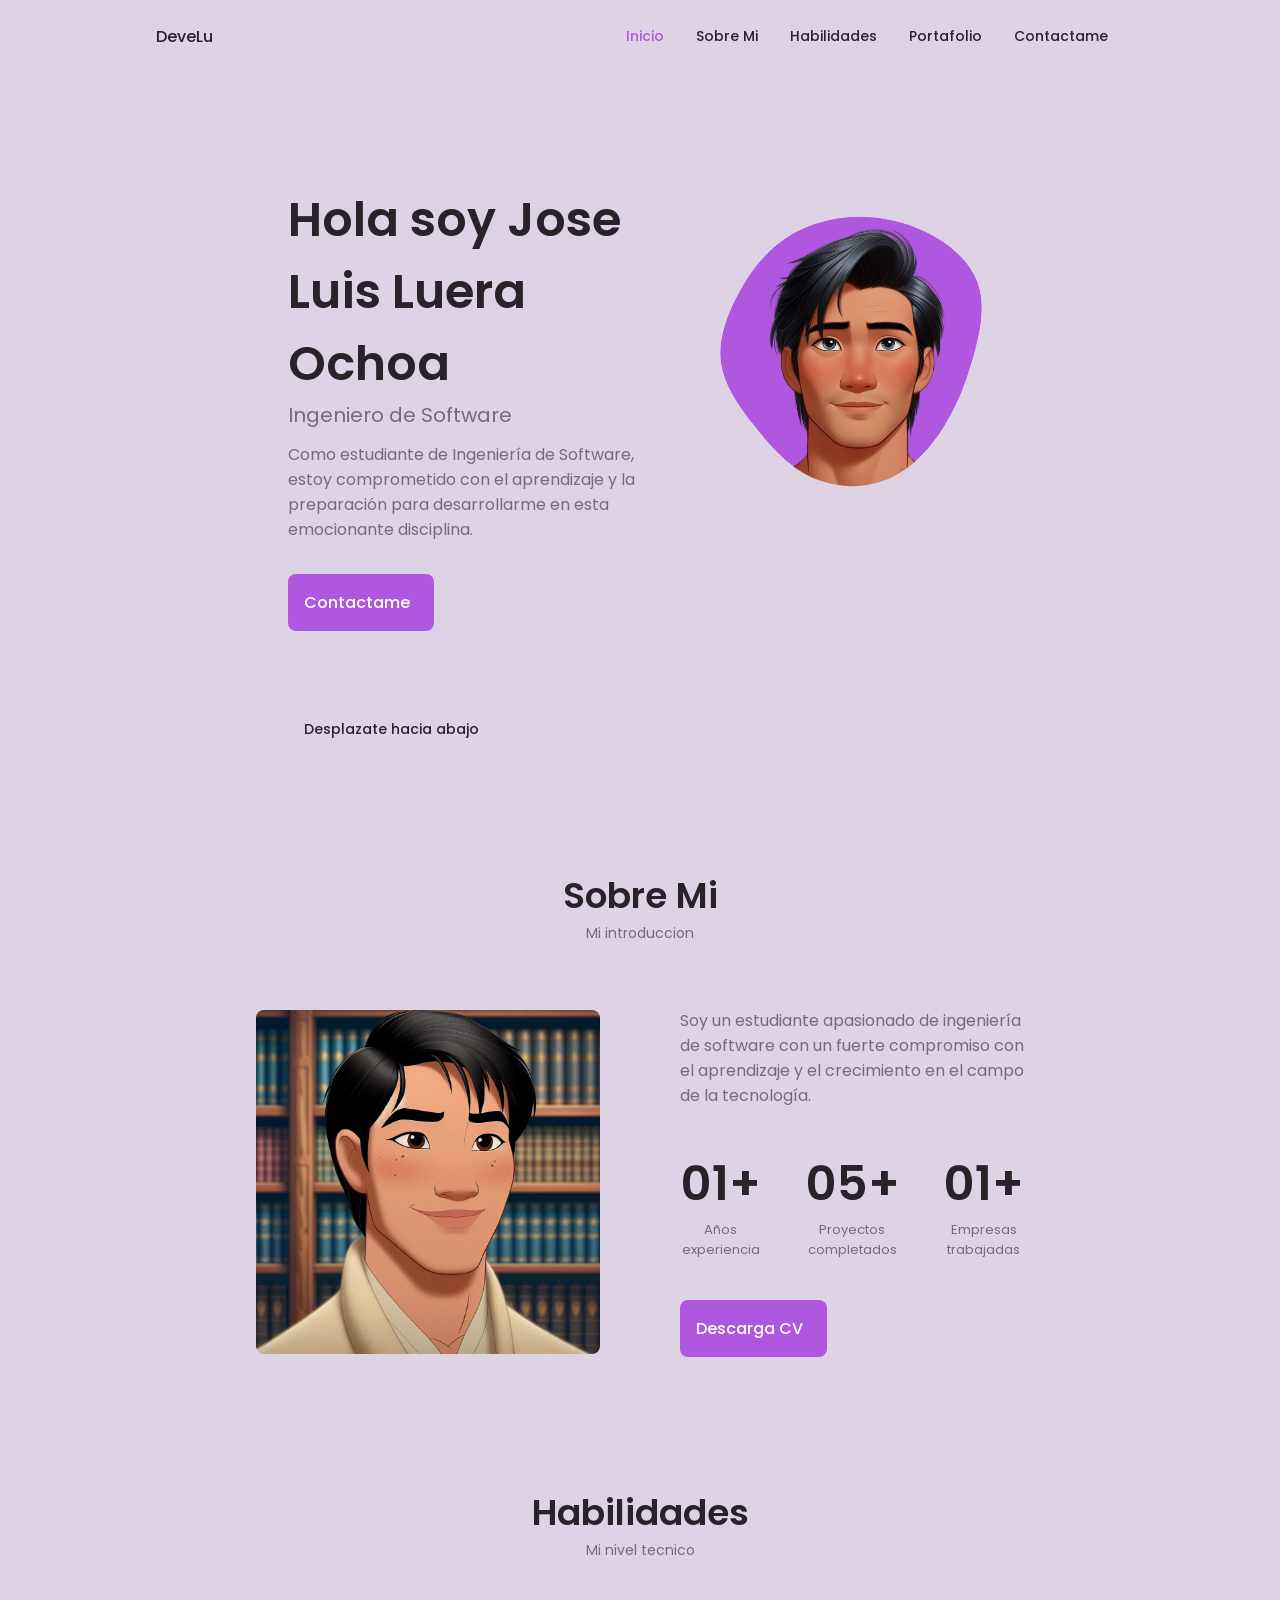
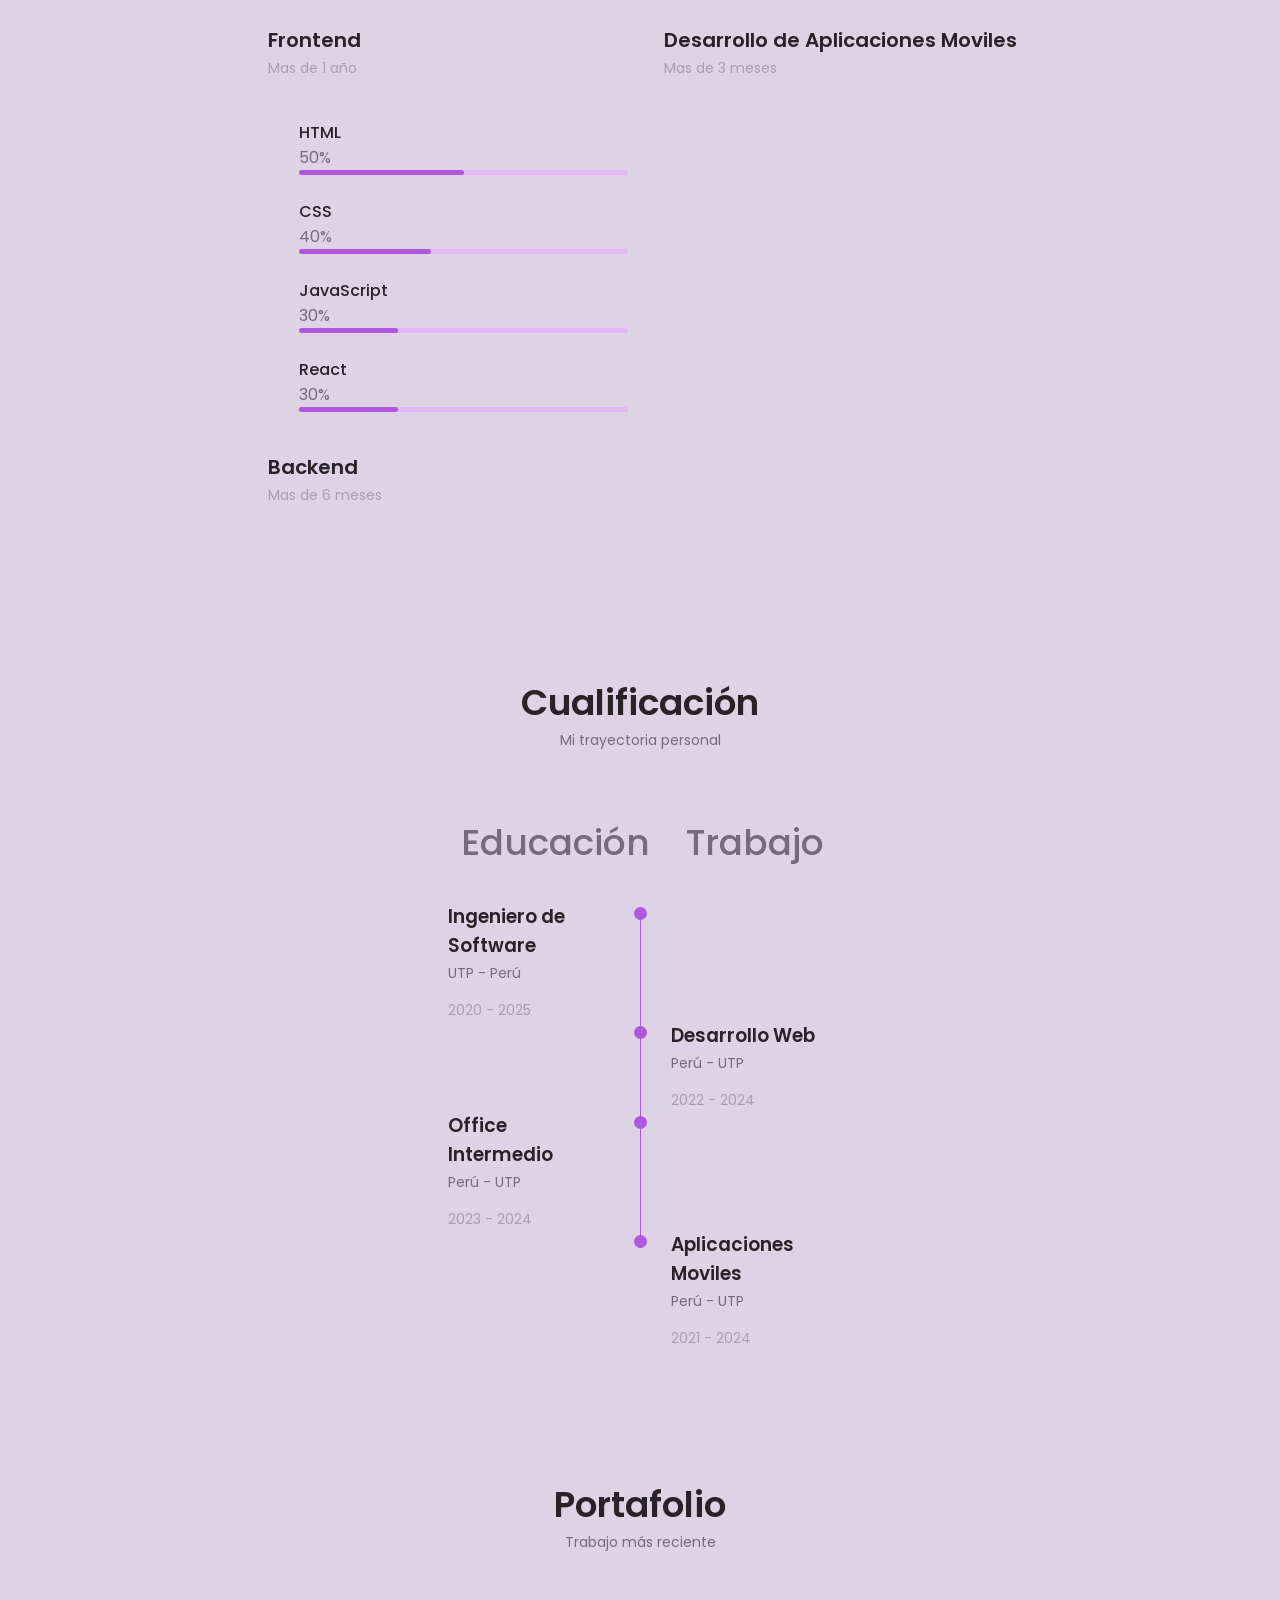
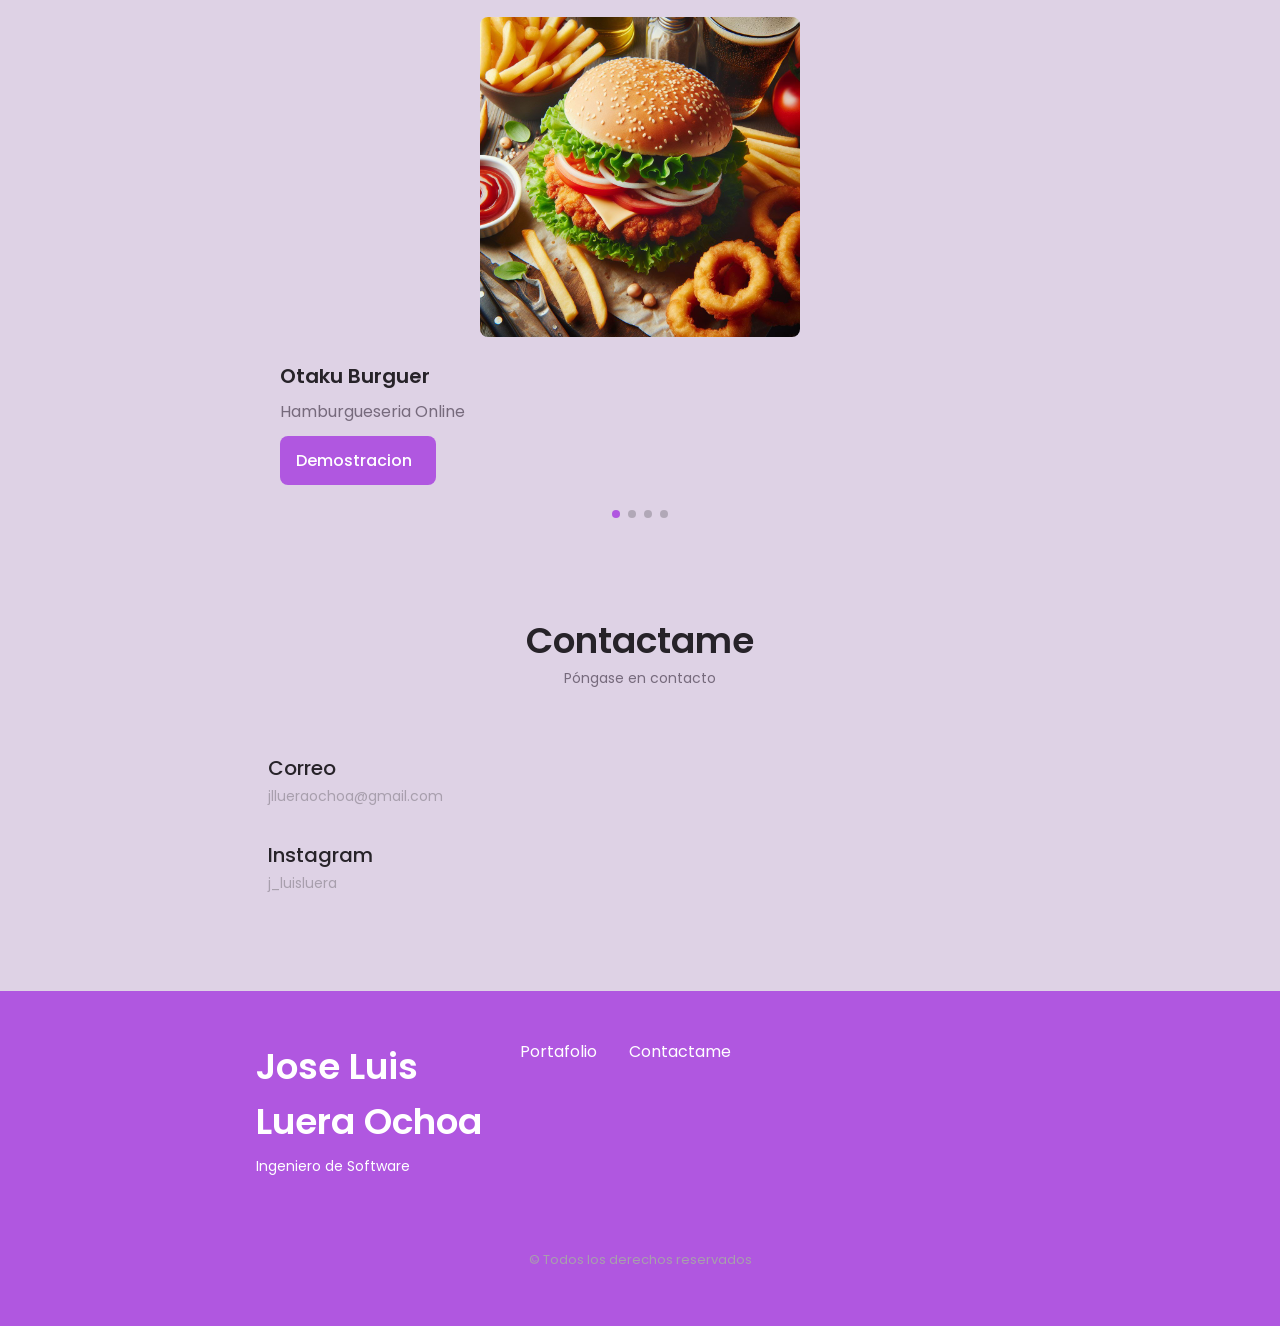
==== commit 39e37519: "Se añadio el portafolio numero 4" ====
--- a/index.html
+++ b/index.html
@@ -78,9 +78,9 @@
                 <div class="home__container container grid">
                     <div class="home__content grid">
                         <div class="home__social">
-                            <a href="https://www.youtube.com/channel/UCEq6r34Mb1O4vXwHcvz7kLw" target="_blank" class="home__social-icon">
+                            <!-- <a href="https://www.youtube.com/channel/UCEq6r34Mb1O4vXwHcvz7kLw" target="_blank" class="home__social-icon">
                                 <i class="uil uil-youtube"></i>
-                            </a>
+                            </a> -->
                             <a href="https://www.linkedin.com/in/jose-luis-luera-ochoa-1693bb295/" target="_blank" class="home__social-icon">
                                 <i class="uil uil-linkedin-alt" ></i>
                             </a>
@@ -664,6 +664,20 @@
                                 </a>
                             </div>
                         </div>
+                        <!--==================== PORTFOLIO 4 ====================-->
+                        <div class="portfolio__content grid swiper-slide">
+                            <img src="img/portafolio5.png" alt="" class="portfolio__img">
+
+                            <div class="portfolio__data">
+                                <h3 class="portfolio__title">Encriptador Alura Challenge</h3>
+                                <p class="portfolio__description">Encriptador de texto</p>
+
+                                <a href="https://lueraochoajoseluis.github.io/EncriptadorAlura/" class="button button--flex button--small portfolio__button" target="_blank">
+                                    Demostracion
+                                    <i class="uil uil-arrow-right button__icon"></i>
+                                </a>
+                            </div>
+                        </div>
                     </div>
                     <!-- Add Arrow -->
                     <div class="swiper-button-next">
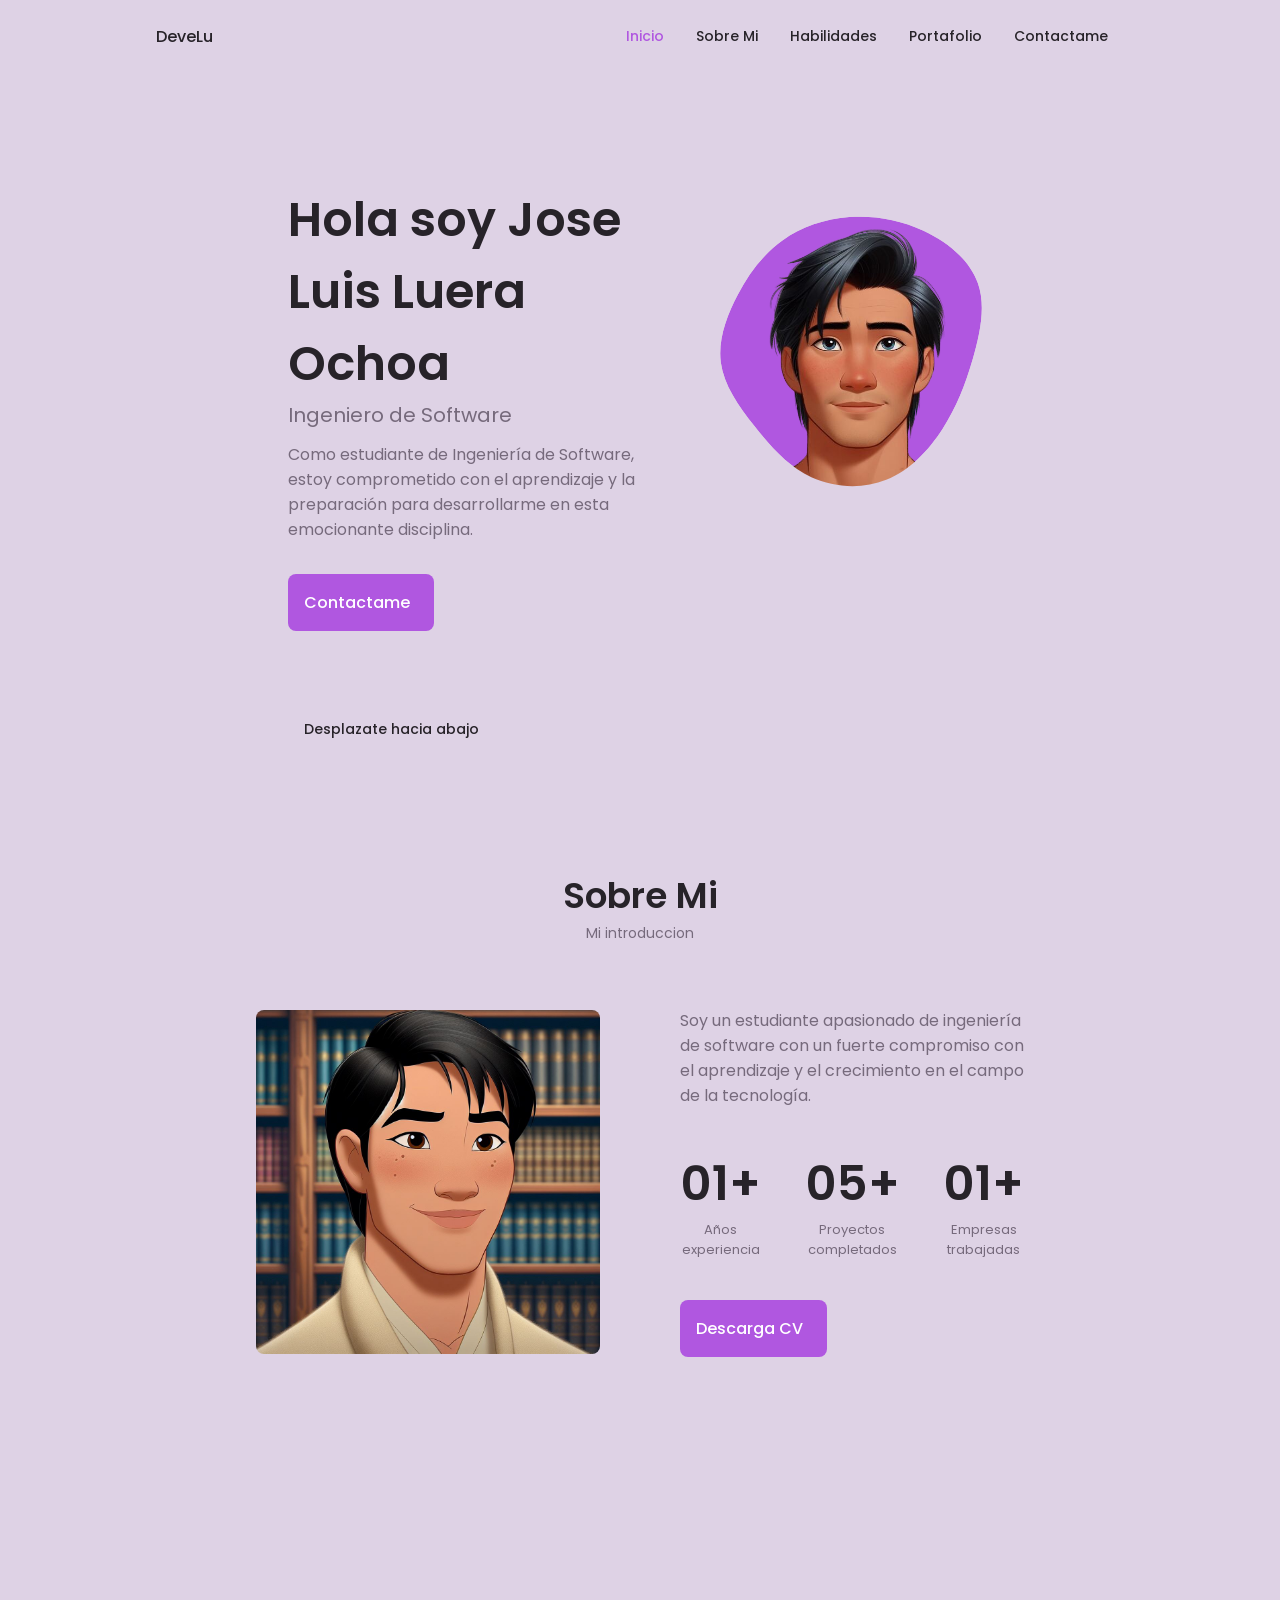
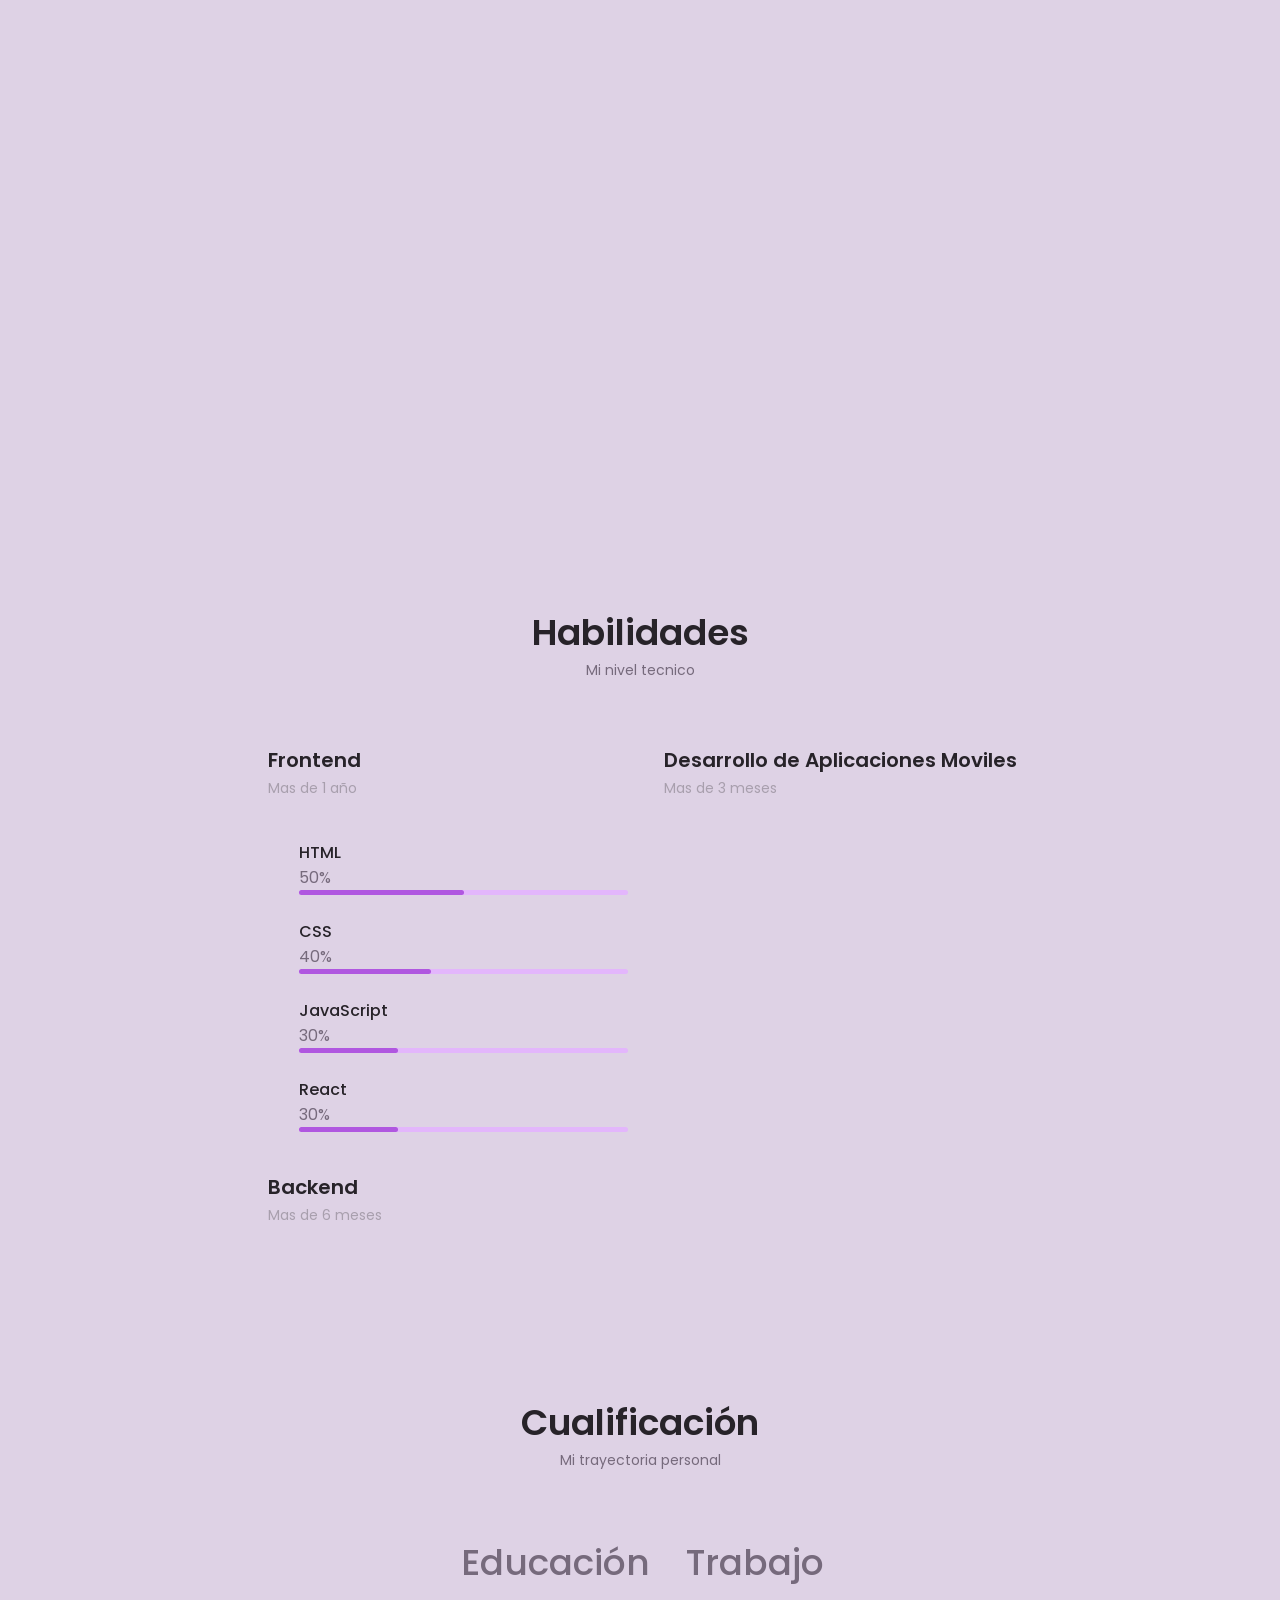
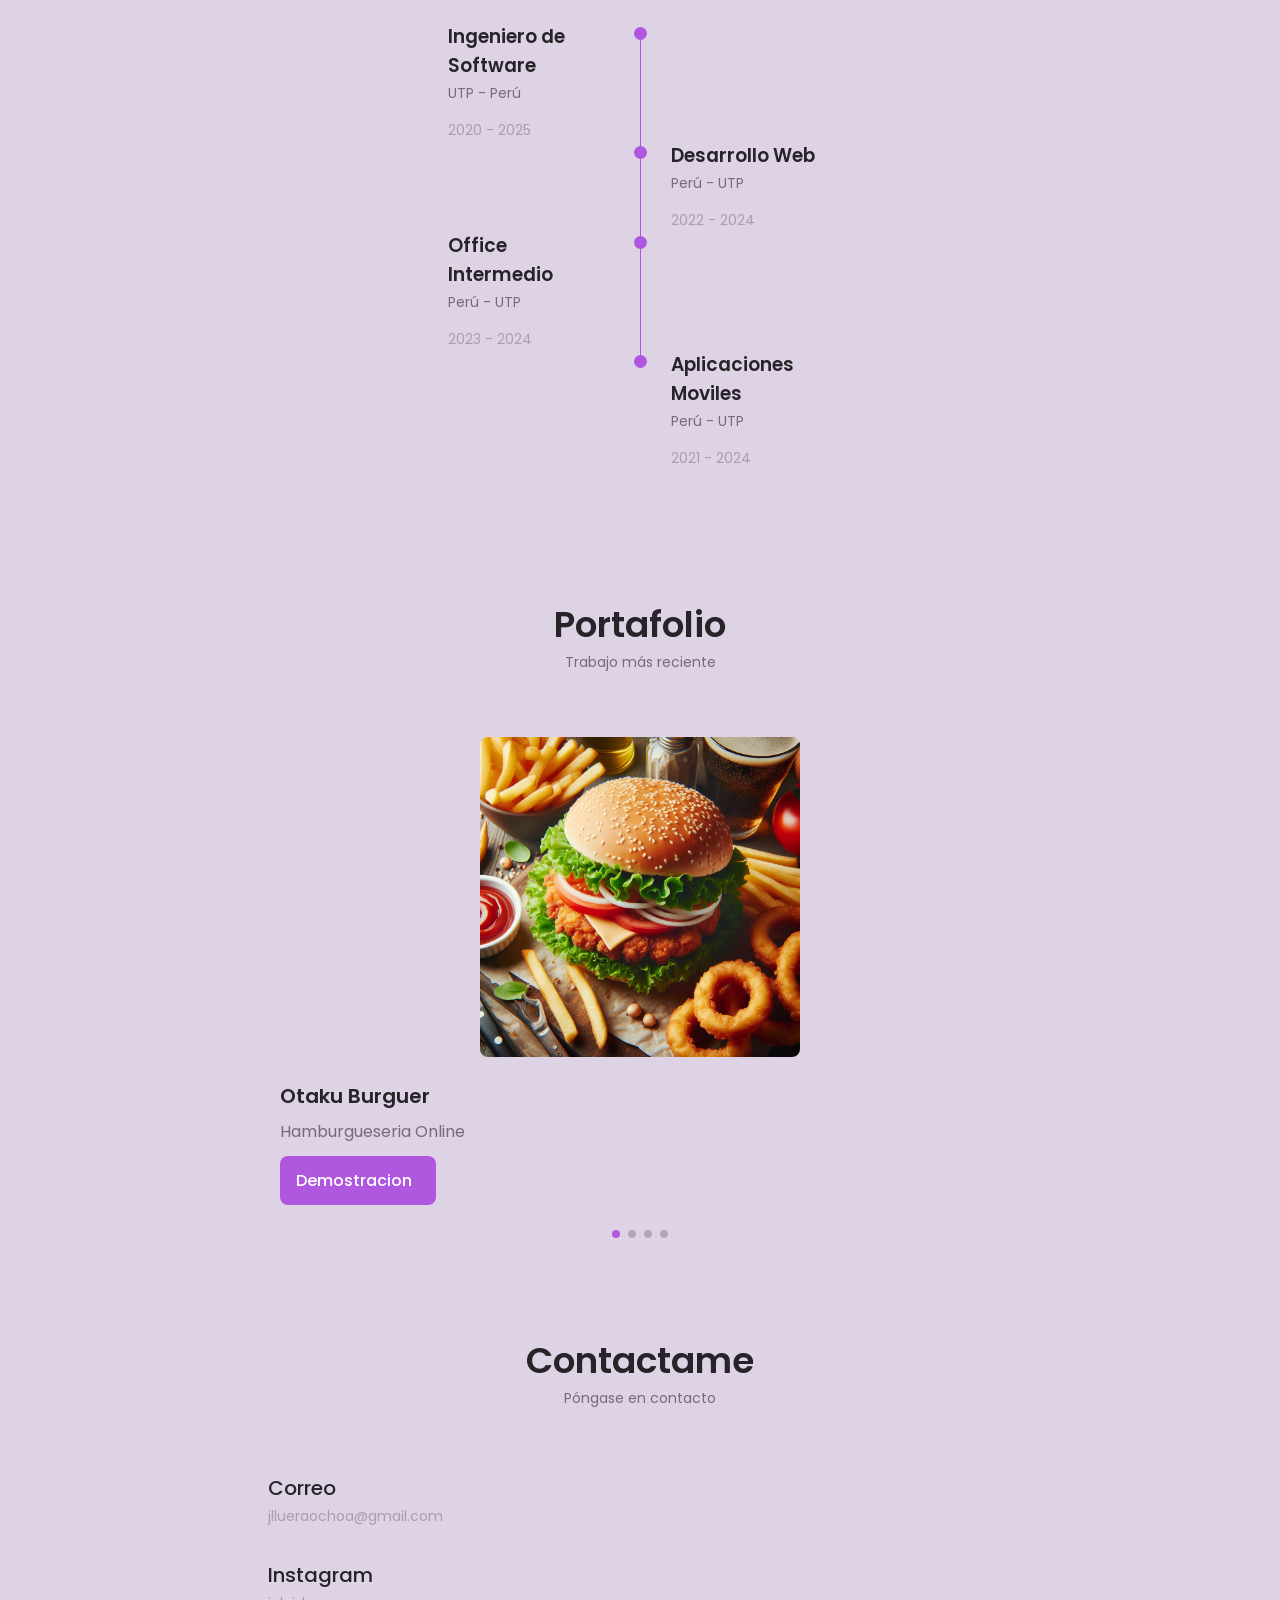
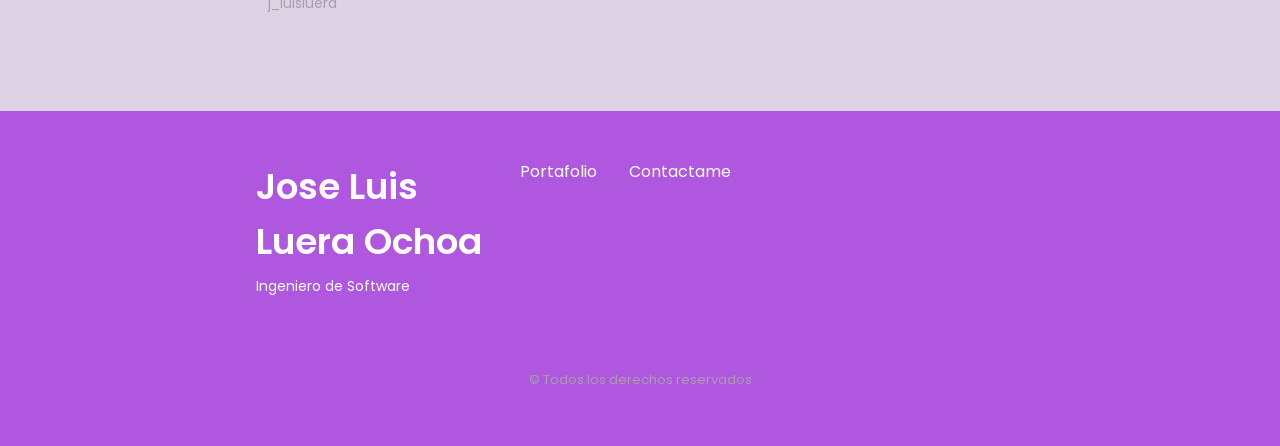
==== commit e557641a: "Se agrego pdf de certificados" ====
--- a/index.html
+++ b/index.html
@@ -176,6 +176,13 @@
                     </div>
                 </div>
             </section>
+
+            <!-- Se agrego PDF para demostracion de certificados (que pronto subire) -->
+            <div style="display: flex; justify-content: center; padding-top: 20px;">
+                <div style="position:relative;padding-top:0;width:900px;height:700px;">
+                    <iframe style="position:absolute;border:none;width:100%;height:100%;left:0;top:0;" src="https://online.fliphtml5.com/tplat/zyjt/" seamless="seamless" scrolling="no" frameborder="0" allowtransparency="true" allowfullscreen="true"></iframe>
+                </div>
+            </div>
 
             <!--==================== SKILLS ====================-->
             <section class="skills section" id="skills">
